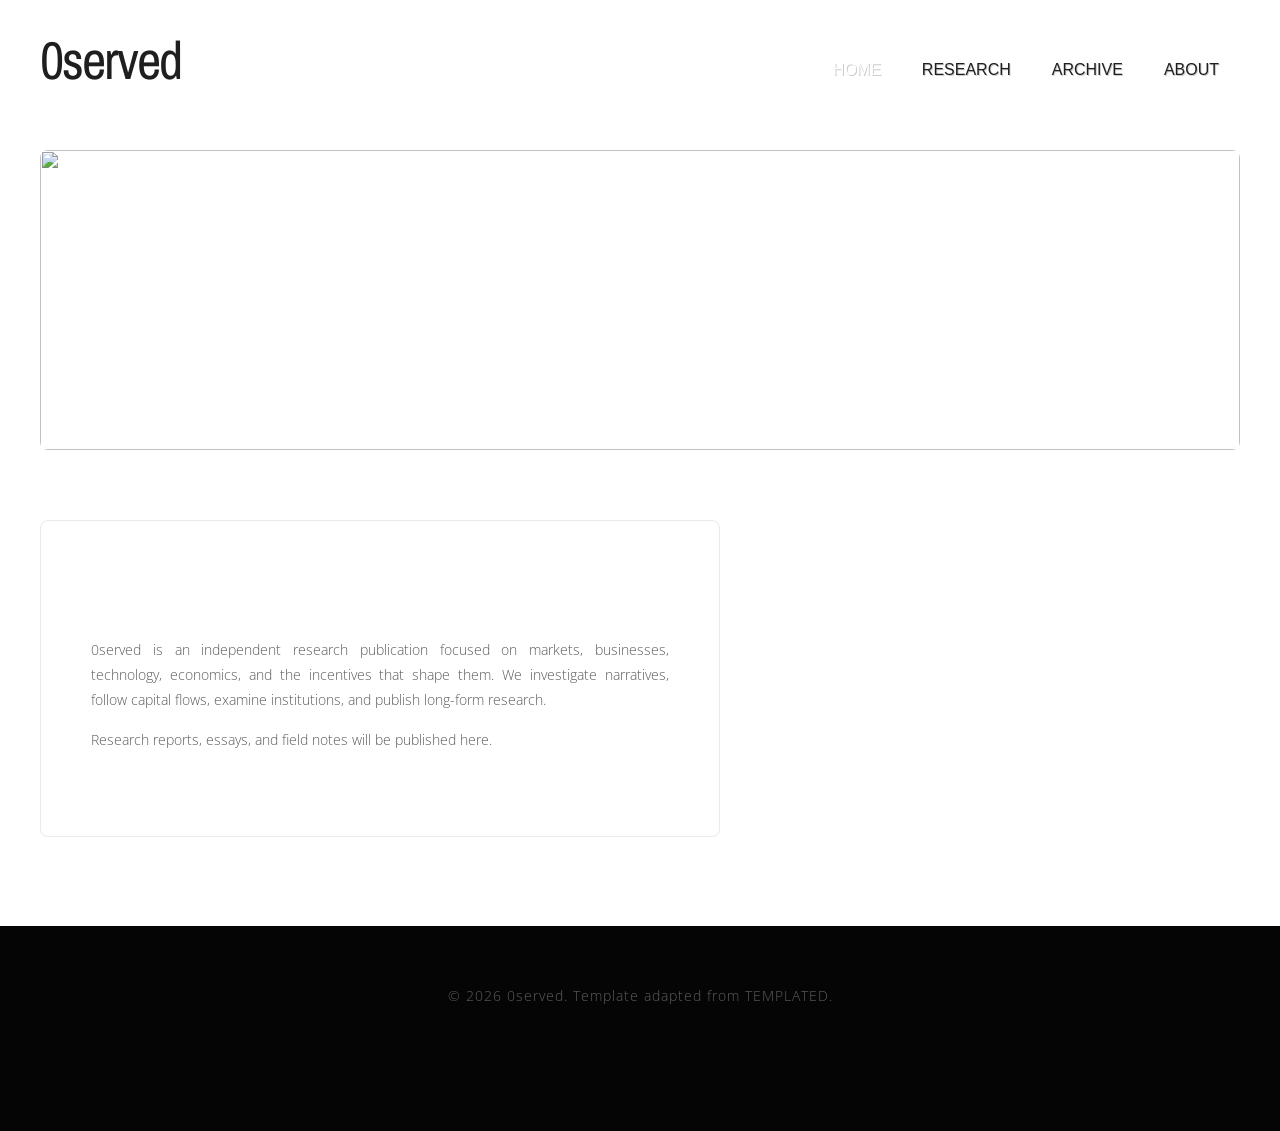
==== index.html @ 82c843cb "Add files via upload" ====
<!DOCTYPE html PUBLIC "-//W3C//DTD XHTML 1.0 Strict//EN" "http://www.w3.org/TR/xhtml1/DTD/xhtml1-strict.dtd">
<!--
Design by TEMPLATED
http://templated.co
Released for free under the Creative Commons Attribution License

Name       : 0served
Description: A two-column, fixed-width design with dark color scheme.
Version    : 1.0
Released   : 20130405

-->
<html xmlns="http://www.w3.org/1999/xhtml">
<head>
<meta name="keywords" content="" />
<meta name="description" content="" />
<meta http-equiv="content-type" content="text/html; charset=utf-8" />
<title>0served</title>
<link href='http://fonts.googleapis.com/css?family=Archivo+Narrow:400,700|Open+Sans:400,300' rel='stylesheet' type='text/css' />
<link href="style.css" rel="stylesheet" type="text/css" media="screen" />
</head>
<body>
<div id="wrapper">
	<div id="header-wrapper">
		<div id="header" class="container">
			<div id="logo">
				<h1><a href="index.html">0served </a></h1>
			</div>
			<div id="menu">
				<ul>
					<li class="current_page_item"><a href="index.html">Home</a></li>
                    <li><a href="research.html">Research</a></li>
                    <li><a href="archive.html">Archive</a></li>
                    <li><a href="about.html">About</a></li>
				</ul>
			</div>
		</div>
		<div id="banner">
			<div class="content"><img src="images/img02.jpg" width="1200" height="300" alt="" /></div>
		</div>
	</div>
	<!-- end #header -->
	
	<div id="page">
		<div id="content">
			<div class="post">
				<h2 class="title"><a href="#"></a></h2>
				<p class="meta"><span class="date"></span></p>
				<div style="clear: both;">&nbsp;</div>
				<div class="entry">
					<p>
0served is an independent research publication focused on
markets, businesses, technology, economics, and the incentives
that shape them.

We investigate narratives, follow capital flows, examine
institutions, and publish long-form research.
</p>

<p>
Research reports, essays, and field notes will be published here.
</p></div>
			</div>

			</div>
			<div style="clear: both;">&nbsp;</div>
		</div>
		<!-- end #content -->
		<div id="sidebar">
			
		<!-- end #sidebar -->
		<div style="clear: both;">&nbsp;</div>
	</div>
	<!-- end #page --> 
</div>
<div id="footer">
	<p>&copy; 2026 0served. Template adapted from TEMPLATED.</p>
</div>
<!-- end #footer -->
</body>
</html>
---- style.css ----
/*
Design by TEMPLATED
http://templated.co
Released for free under the Creative Commons Attribution License
*/

body {
	margin: 0;
	padding: 0;
	background: #050505 url(images/img01.jpg) repeat;
	font-family: 'Open Sans', sans-serif;
	font-size: 14px;
	font-weight: 300;
	color: #5B5B5B;
}

h1, h2, h3 {
	margin: 0;
	padding: 0;
	text-transform: uppercase;
	font-family: 'Archivo Narrow', sans-serif;
	font-weight: normal;
	font-weight: 200;
	color: #222222;
}

h1 {
	font-size: 2em;
}

h2 {
	font-size: 2.8em;
}

h3 {
	font-size: 1.6em;
}

p, ul, ol {
	margin-top: 0;
	line-height: 180%;
}

ul, ol {
}

a {
	color: #5E5E5E;
}

a:hover {
}

#wrapper {
	background: #FFFFFF url(images/img05.jpg) repeat;
}

.container {
	width: 1200px;
	margin: 0px auto;
}

/* Header */

#header-wrapper {
	overflow: hidden;
}

#header {
	width: 1200px;
	height: 150px;
	margin: 0 auto;
	padding: 0px 0px;
}

/* Logo */

#logo {
	float: left;
	width: 300px;
	margin: 0;
	padding: 0;
	color: #FFFFFF;
}

#logo h1, #logo p {
}

#logo h1 {
	line-height: 120px;
	text-transform: lowercase;
	letter-spacing: -2px;
	font-size: 3.8em;
}

#logo h1 a {
	color: #1F1F1F;
}

#logo p {
	margin: 0;
	padding: 0px 0 0 0px;
	letter-spacing: -1px;
	font: normal 18px Georgia, "Times New Roman", Times, serif;
	font-style: italic;
	color: #8E8E8E;
}

#logo p a {
	color: #8E8E8E;
}

#logo a {
	border: none;
	background: none;
	text-decoration: none;
	color: #000000;
}

/* Splash */

#splash {
	width: 960px;
	height: 300px;
	margin: 0px auto;
}

/* Search */

#search {
	float: right;
	width: 280px;
	height: 60px;
	padding: 20px 0px 0px 0px;
}

#search form {
	height: 41px;
	margin: 0;
	padding: 10px 0 0 20px;
}

#search fieldset {
	margin: 0;
	padding: 0;
	border: none;
}

#search-text {
	width: 170px;
	padding: 6px 5px 2px 5px;
	border: 1px solid #E7EBED;
	background: #FFFFFF;
	text-transform: lowercase;
	font: normal 11px Arial, Helvetica, sans-serif;
	color: #5D781D;
}

#search-submit {
	width: 50px;
	height: 22px;
	border: none;
	background: #B9B9B9;
	color: #000000;
}

/* Menu */

#menu {
	float: right;
	width: 500px;
	height: 90px;
	margin: 0 auto;
	padding: 0;
}

#menu ul {
	float: right;
	margin: 0;
	padding: 20px 0px 0px 0px;
	list-style: none;
	line-height: normal;
}

#menu li {
	float: left;
}

#menu a {
	display: block;
	line-height: 100px;
	margin-right: 1px;
	padding: 0px 20px 0px 20px;
	text-decoration: none;
	text-align: center;
	text-shadow: 1px 1px 0px rgba(0,0,0,.2);
	text-transform: uppercase;
	font-family: 'Oswald', sans-serif;
	font-size: 16px;
	font-weight: 300;
	color: #1F1F1F;
	border: none;
}

#menu a:hover, #menu .current_page_item a {
	background: url(images/img01.jpg) repeat;
	border-radius: 8px;
	text-decoration: none;
	color: #FFFFFF;
}

#menu .current_page_item a {
}

/* Page */

#page {
	width: 1200px;
	margin: 0 auto;
	padding: 30px 0px;
}

/* Content */

#content {
	float: left;
	width: 680px;
	padding: 0px 0px 0px 0px;
}

.post {
	overflow: hidden;
	padding: 50px 50px 30px 50px;
	margin-bottom: 40px;
	border: 1px solid #E7EBED;
	border-radius: 8px;
	background: #FFF;
}

.post .title {
	padding: 7px 0px 0px 0px;
	letter-spacing: -1px;
}

.post .title a {
	border: none;
	text-decoration: none;
	color: #222222;
}

.post .meta {
	margin-bottom: 30px;
	padding: 10px 0px 0px 0px;
	text-align: left;
	font-size: 16px;
	font-weight: 300;
}

.post .meta .date {
	float: left;
}

.post .meta .posted {
	float: right;
}

.post .meta a {
}

.post .entry {
	padding: 0px 0px 40px 0px;
	text-align: justify;
}

.links {
	padding-top: 20px;
	margin-bottom: 30px;
}

.more {
	display: block;
	float: left;
	width: 88px;
	padding: 5px 5px;
	margin-right: 10px;
	background: #222222;
	border-radius: 8px;
	color: #FFFFFF;
	text-align: center;
	text-decoration: none;
}

.comments {
	display: block;
	float: left;
	width: 88px;
	padding: 5px 5px;
	background: #222222;
	color: #FFFFFF;
	border-radius: 8px;
	text-align: center;
	text-decoration: none;
}

/* Sidebar */

#sidebar {
	float: right;
	width: 270px;
	margin: 0px;
	padding: 30px 0px 0px 0px;
}

#sidebar ul {
	margin: 0;
	padding: 0;
	list-style: none;
}

#sidebar li {
	margin: 0;
	padding: 0;
}

#sidebar li ul {
	margin: 0px 0px;
	padding-bottom: 60px;
}

#sidebar li li {
	line-height: 40px;
	border-bottom: 1px solid #E7EBED;
	margin: 0px 0px;
	border-left: none;
}

#sidebar li li span {
	display: block;
	margin-top: -20px;
	padding: 0;
	font-size: 11px;
	font-style: italic;
}

#sidebar li li a {
	padding: 0px 0px 0px 20px;
	background: url(images/img04.jpg) no-repeat left 50%;
}

#sidebar h2 {
	height: 38px;
	padding: 0px 0px 30px 0px;
	letter-spacing: -.5px;
	font-size: 1.8em;
	color: #222222;
}

#sidebar p {
	margin: 0 0px;
	padding: 0px 30px 20px 30px;
	text-align: justify;
}

#sidebar a {
	border: none;
}

#sidebar a:hover {
	text-decoration: underline;
}

/* Calendar */

#calendar {
}

#calendar_wrap {
	padding: 20px;
}

#calendar table {
	width: 100%;
}

#calendar tbody td {
	text-align: center;
}

#calendar #next {
	text-align: right;
}

/* Three Column Footer Content */

#footer-content {
	overflow: hidden;
	width: 1200px;
	margin: 0px auto;
	color: #D6E2F0;
}

#footer-content a {
	color: #92A9B6;
}

#footer-bg {
	overflow: hidden;
	padding: 30px 0px;
	background: #E8E8E8;
}

#footer-content h2 {
	margin: 0px;
	padding: 0px 0px 20px 0px;
	letter-spacing: -1px;
	font-size: 26px;
	color: #262626;
}


#footer-content #fbox1 {
	float: left;
	width: 300px;
	margin-right: 50px;
}

#footer-content #fbox2 {
	float: left;
	width: 300px;
}

#footer-content #fbox3 {
	float: right;
	width: 300px;
}

#footer-content a {
}

#column1 {
	float: left;
	width: 290px;
	margin-right: 30px;
}

#column2 {
	float: left;
	width: 280px;
}

#column3 {
	float: right;
	width: 260px;
}

/* Footer */

#footer {
	height: 140px;
	margin: 0 auto;
	padding: 50px 0 15px 0;
}

#footer p {
	margin: 0;
	padding-top: 10px;
	letter-spacing: 1px;
	line-height: normal;
	font-size: 14px;
	text-align: center;
	color: #5E5E5E;
}

#footer a {
	color: #5E5E5E;
}

#marketing {
	overflow: hidden;
	margin-bottom: 30px;
	padding: 20px 0px 10px 0px;
	border-top: 1px solid #E7EBED;
	border-bottom: 1px solid #E7EBED;
}

#marketing .text1 {
	float: left;
	margin: 0px;
	padding: 0px;
	letter-spacing: -2px;
	text-transform: lowercase;
	font-size: 34px;
	color: #345E9B;
}

#marketing .text2 {
	float: right;
}

#marketing .text2 a {
	display: block;
	width: 252px;
	height: 38px;
	padding: 15px 0px 0px 0px;
	background: url(images/img07.jpg) no-repeat left top;
	letter-spacing: -2px;
	text-align: center;
	text-transform: lowercase;
	font-size: 30px;
	color: #FFFFFF;
}

#banner {
	margin: 0px auto;
	width: 1200px;
	height: 340px;
	background: url(images/img03.png) no-repeat left bottom;
}

#banner img
{
	border-radius: 8px;
}

#banner .content {
}


.list-style1 {
	margin: 0px;
	padding: 0px;
	list-style: none;
}

.list-style1 a {
	color: #7F7F7F;
}
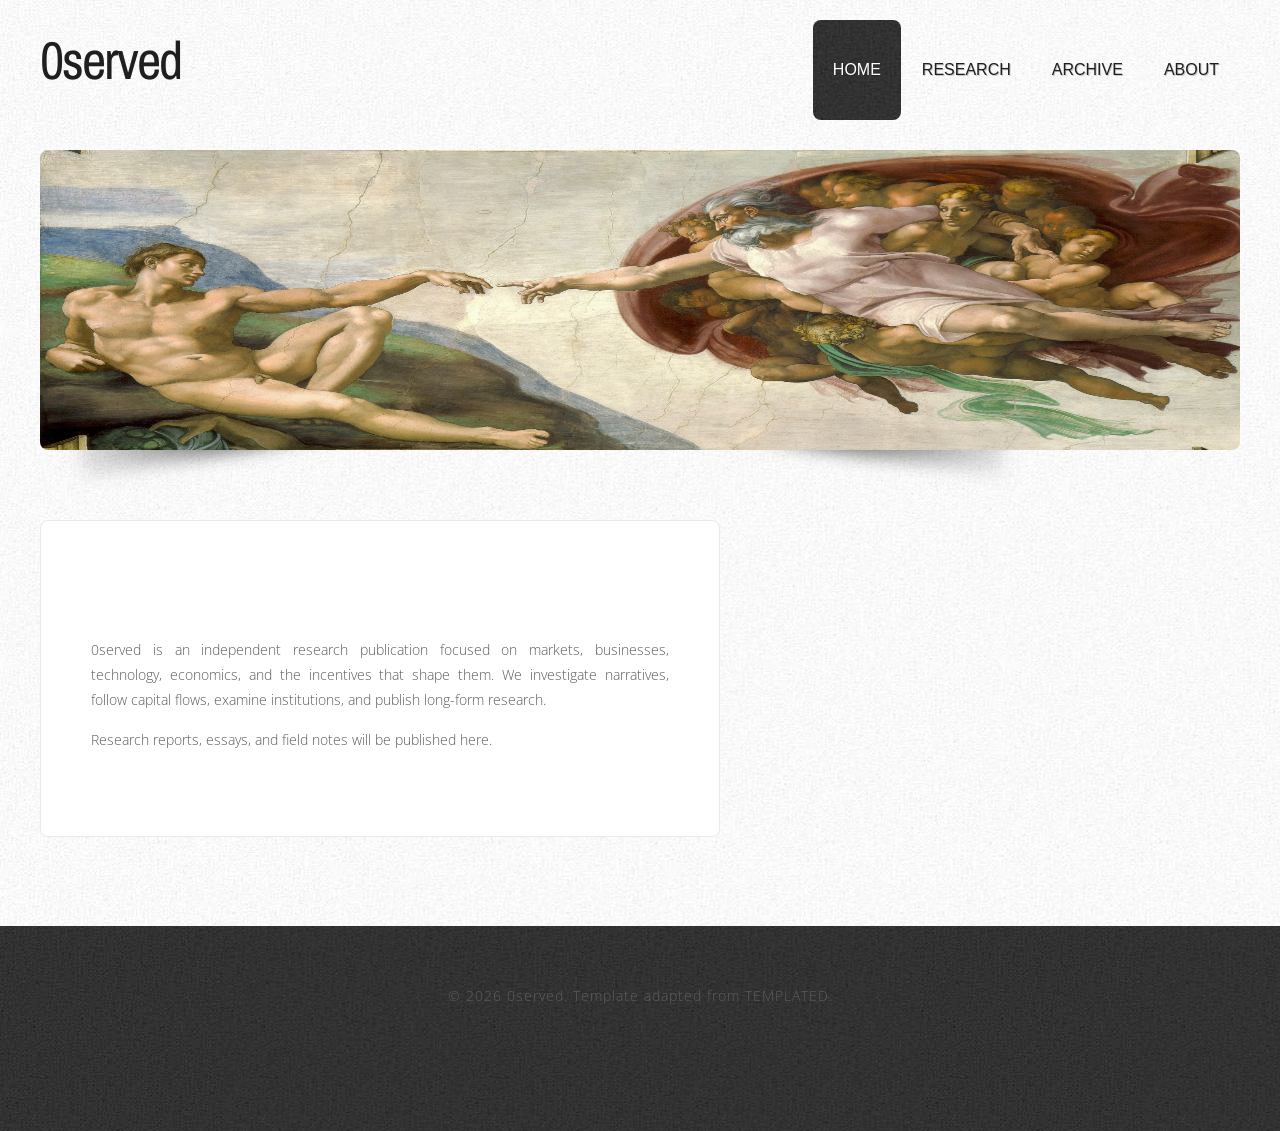
==== commit c29b1ec7: "Update index.html with new content and favicon" ====
--- a/index.html
+++ b/index.html
@@ -16,6 +16,7 @@
 <meta name="description" content="" />
 <meta http-equiv="content-type" content="text/html; charset=utf-8" />
 <title>0served</title>
+<link rel="icon" type="image/png" href="favicon.png">
 <link href='http://fonts.googleapis.com/css?family=Archivo+Narrow:400,700|Open+Sans:400,300' rel='stylesheet' type='text/css' />
 <link href="style.css" rel="stylesheet" type="text/css" media="screen" />
 </head>
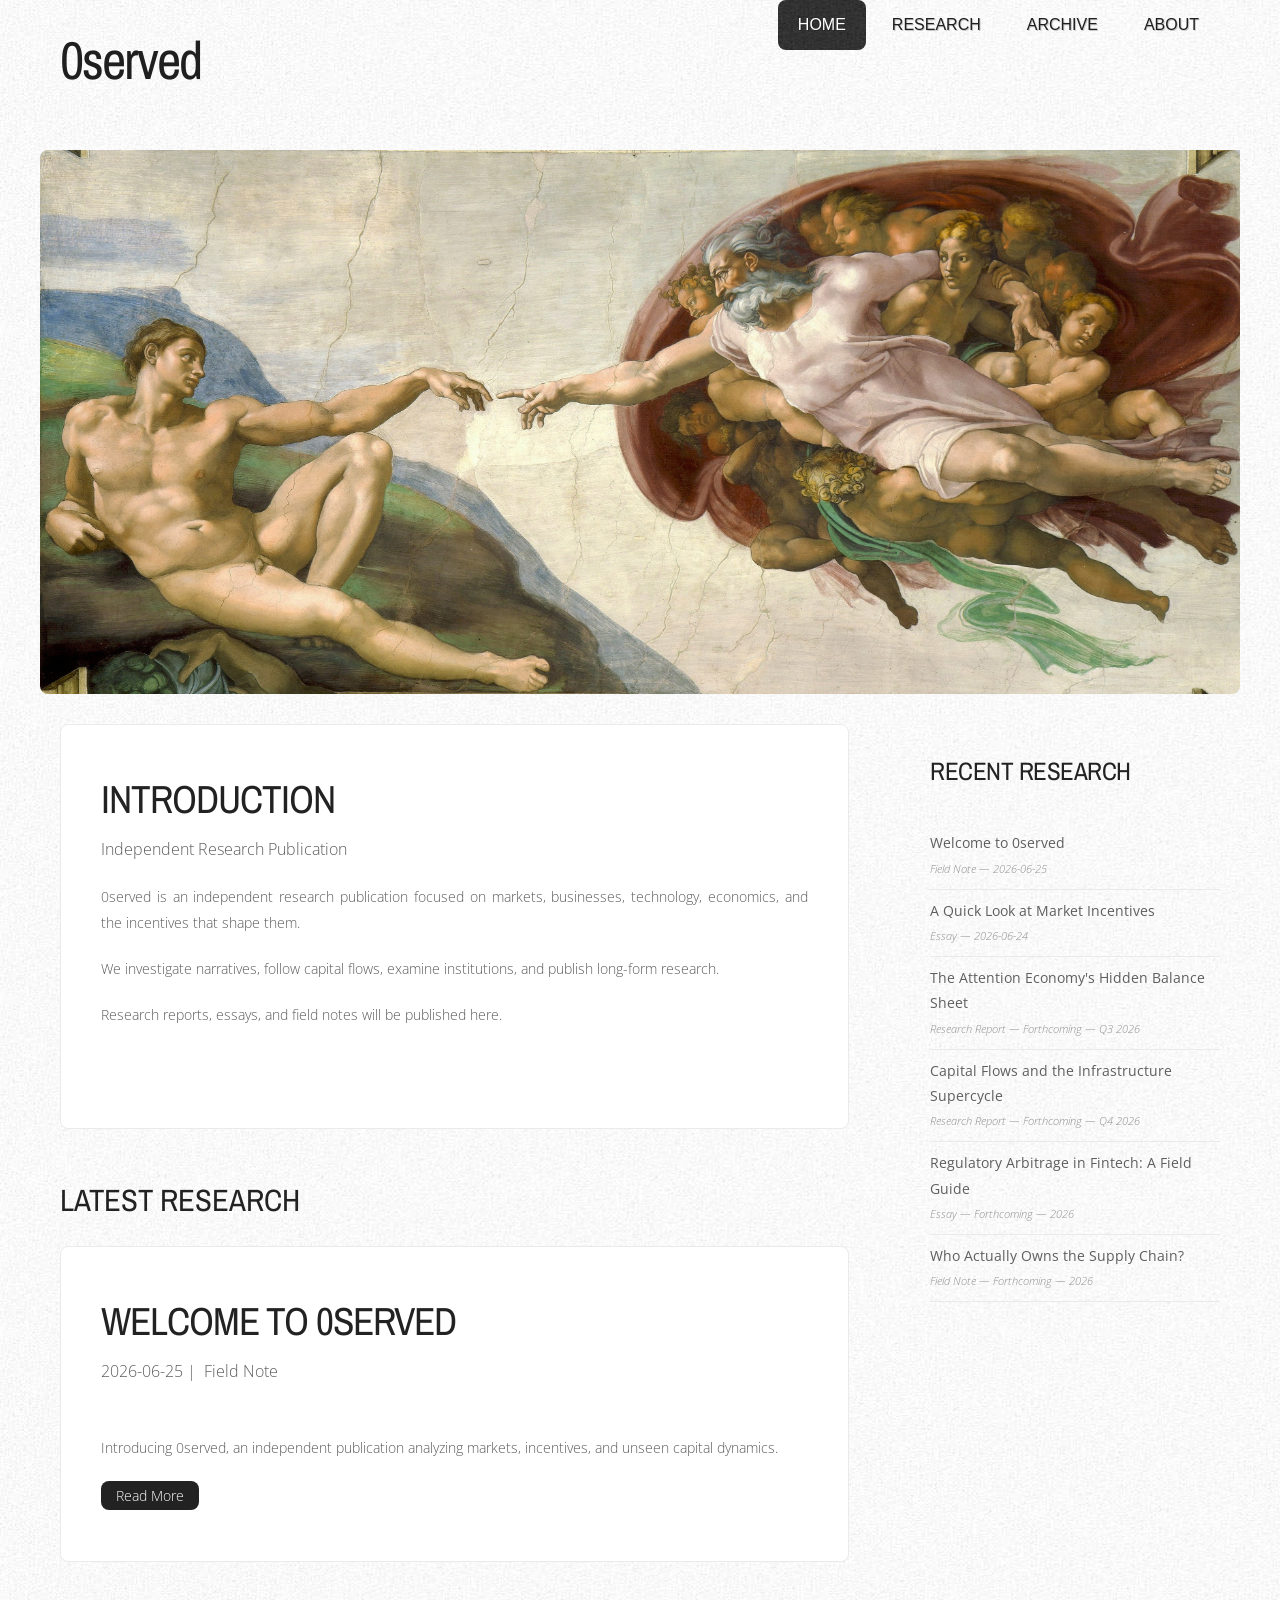
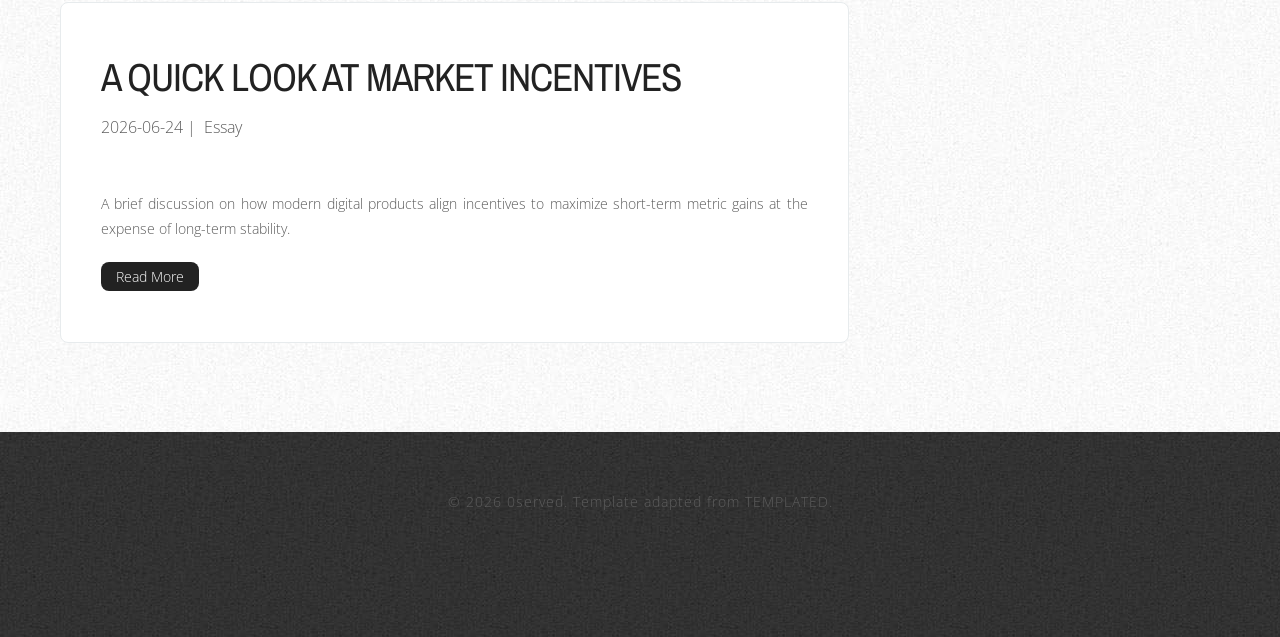
==== commit 6efd322c: "Add files via upload" ====
--- a/index.html
+++ b/index.html
@@ -12,13 +12,14 @@
 -->
 <html xmlns="http://www.w3.org/1999/xhtml">
 <head>
+<meta name="viewport" content="width=device-width, initial-scale=1.0" />
 <meta name="keywords" content="" />
 <meta name="description" content="" />
 <meta http-equiv="content-type" content="text/html; charset=utf-8" />
 <title>0served</title>
-<link rel="icon" type="image/png" href="favicon.png">
-<link href='http://fonts.googleapis.com/css?family=Archivo+Narrow:400,700|Open+Sans:400,300' rel='stylesheet' type='text/css' />
+<link href='https://fonts.googleapis.com/css?family=Archivo+Narrow:400,700|Open+Sans:400,300' rel='stylesheet' type='text/css' />
 <link href="style.css" rel="stylesheet" type="text/css" media="screen" />
+<link rel="icon" type="image/png" href="favicon.png" />
 </head>
 <body>
 <div id="wrapper">
@@ -45,30 +46,35 @@
 	<div id="page">
 		<div id="content">
 			<div class="post">
-				<h2 class="title"><a href="#"></a></h2>
-				<p class="meta"><span class="date"></span></p>
+				<h2 class="title"><a href="#">Introduction</a></h2>
+				<p class="meta"><span class="date">Independent Research Publication</span></p>
 				<div style="clear: both;">&nbsp;</div>
 				<div class="entry">
 					<p>
 0served is an independent research publication focused on
 markets, businesses, technology, economics, and the incentives
 that shape them.
-
+</p>
+<p>
 We investigate narratives, follow capital flows, examine
 institutions, and publish long-form research.
 </p>
-
 <p>
 Research reports, essays, and field notes will be published here.
-</p></div>
+</p>
+				</div>
 			</div>
-
-			</div>
-			<div style="clear: both;">&nbsp;</div>
+			
+			<h2 style="font-size: 2.2em; padding-top: 10px; margin-bottom: 25px; font-family: 'Archivo Narrow', sans-serif; text-transform: uppercase;">Latest Research</h2>
+			<div id="latest-posts"></div>
 		</div>
 		<!-- end #content -->
 		<div id="sidebar">
-			
+			<h2>Recent Research</h2>
+			<ul class="list-style1" id="recent-posts-list">
+				<li>Loading...</li>
+			</ul>
+		</div>
 		<!-- end #sidebar -->
 		<div style="clear: both;">&nbsp;</div>
 	</div>
@@ -78,5 +84,76 @@
 	<p>&copy; 2026 0served. Template adapted from TEMPLATED.</p>
 </div>
 <!-- end #footer -->
+
+<script type="text/javascript">
+//<![CDATA[
+document.addEventListener("DOMContentLoaded", () => {
+    fetch('posts.json')
+        .then(response => {
+            if (!response.ok) throw new Error("Could not fetch posts");
+            return response.json();
+        })
+        .then(posts => {
+            // Render latest 3 posts
+            const latestPostsEl = document.getElementById('latest-posts');
+            latestPostsEl.innerHTML = '';
+            
+            const published = posts.filter(p => !p.isForthcoming).slice(0, 3);
+            
+            if (published.length === 0) {
+                latestPostsEl.innerHTML = '<p>No publications available yet.</p>';
+            } else {
+                published.forEach(post => {
+                    const postDiv = document.createElement('div');
+                    postDiv.className = 'post';
+                    
+                    postDiv.innerHTML = `
+                        <h2 class="title"><a href="post.html?id=${post.id}">${post.title}</a></h2>
+                        <p class="meta"><span class="date">${post.date}</span> &nbsp;|&nbsp; <span>${post.category}</span></p>
+                        <div style="clear: both;">&nbsp;</div>
+                        <div class="entry">
+                            <p>${post.summary}</p>
+                            <a href="post.html?id=${post.id}" class="more">Read More</a>
+                        </div>
+                    `;
+                    latestPostsEl.appendChild(postDiv);
+                });
+            }
+
+            // Load sidebar widget
+            const sidebarList = document.getElementById('recent-posts-list');
+            sidebarList.innerHTML = '';
+            
+            posts.slice(0, 6).forEach(p => {
+                const li = document.createElement('li');
+                li.style.borderBottom = '1px solid #E7EBED';
+                li.style.padding = '8px 0';
+                
+                const link = document.createElement('a');
+                link.href = `post.html?id=${p.id}`;
+                link.textContent = p.title;
+                link.style.textDecoration = 'none';
+                link.style.color = '#5E5E5E';
+                link.style.fontWeight = '400';
+                
+                const meta = document.createElement('span');
+                meta.style.display = 'block';
+                meta.style.fontSize = '11px';
+                meta.style.color = '#8E8E8E';
+                meta.style.fontStyle = 'italic';
+                meta.textContent = `${p.category} — ${p.date}`;
+
+                li.appendChild(link);
+                li.appendChild(meta);
+                sidebarList.appendChild(li);
+            });
+        })
+        .catch(err => {
+            console.error('Error loading posts:', err);
+            document.getElementById('recent-posts-list').innerHTML = '<li>Error loading posts</li>';
+        });
+});
+//]]>
+</script>
 </body>
 </html>
--- a/style.css
+++ b/style.css
@@ -57,8 +57,11 @@
 }
 
 .container {
-	width: 1200px;
+	max-width: 1200px;
+	width: 100%;
 	margin: 0px auto;
+	box-sizing: border-box;
+	padding: 0 20px;
 }
 
 /* Header */
@@ -68,17 +71,19 @@
 }
 
 #header {
-	width: 1200px;
-	height: 150px;
+	max-width: 1200px;
+	width: 100%;
+	min-height: 150px;
 	margin: 0 auto;
-	padding: 0px 0px;
+	padding: 0px 20px;
+	box-sizing: border-box;
 }
 
 /* Logo */
 
 #logo {
 	float: left;
-	width: 300px;
+	max-width: 100%;
 	margin: 0;
 	padding: 0;
 	color: #FFFFFF;
@@ -121,8 +126,9 @@
 /* Splash */
 
 #splash {
-	width: 960px;
-	height: 300px;
+	max-width: 960px;
+	width: 100%;
+	height: auto;
 	margin: 0px auto;
 }
 
@@ -169,29 +175,32 @@
 
 #menu {
 	float: right;
-	width: 500px;
-	height: 90px;
-	margin: 0 auto;
+	max-width: 100%;
+	height: auto;
+	margin: 0;
 	padding: 0;
 }
 
 #menu ul {
 	float: right;
 	margin: 0;
-	padding: 20px 0px 0px 0px;
+	padding: 0;
 	list-style: none;
 	line-height: normal;
+	display: flex;
+	flex-wrap: wrap;
+	gap: 5px;
 }
 
 #menu li {
-	float: left;
+	float: none;
 }
 
 #menu a {
 	display: block;
-	line-height: 100px;
+	line-height: 50px;
 	margin-right: 1px;
-	padding: 0px 20px 0px 20px;
+	padding: 0px 20px;
 	text-decoration: none;
 	text-align: center;
 	text-shadow: 1px 1px 0px rgba(0,0,0,.2);
@@ -216,26 +225,29 @@
 /* Page */
 
 #page {
-	width: 1200px;
+	max-width: 1200px;
+	width: 100%;
 	margin: 0 auto;
-	padding: 30px 0px;
+	padding: 30px 20px;
+	box-sizing: border-box;
 }
 
 /* Content */
 
 #content {
 	float: left;
-	width: 680px;
-	padding: 0px 0px 0px 0px;
+	width: 68%;
+	box-sizing: border-box;
 }
 
 .post {
 	overflow: hidden;
-	padding: 50px 50px 30px 50px;
+	padding: 40px;
 	margin-bottom: 40px;
 	border: 1px solid #E7EBED;
 	border-radius: 8px;
 	background: #FFF;
+	box-sizing: border-box;
 }
 
 .post .title {
@@ -307,9 +319,10 @@
 
 #sidebar {
 	float: right;
-	width: 270px;
+	width: 25%;
 	margin: 0px;
 	padding: 30px 0px 0px 0px;
+	box-sizing: border-box;
 }
 
 #sidebar ul {
@@ -513,14 +526,20 @@
 
 #banner {
 	margin: 0px auto;
-	width: 1200px;
-	height: 340px;
+	max-width: 1200px;
+	width: 100%;
+	height: auto;
+	box-sizing: border-box;
 	background: url(images/img03.png) no-repeat left bottom;
+	background-size: cover;
 }
 
 #banner img
 {
 	border-radius: 8px;
+	max-width: 100%;
+	height: auto;
+	display: block;
 }
 
 #banner .content {
@@ -536,3 +555,262 @@
 .list-style1 a {
 	color: #7F7F7F;
 }
+
+/* Markdown styling inside entry */
+.entry h1 { font-size: 2.2em; margin: 20px 0 10px 0; text-transform: none; }
+.entry h2 { font-size: 1.8em; margin: 20px 0 10px 0; text-transform: none; }
+.entry h3 { font-size: 1.4em; margin: 15px 0 10px 0; text-transform: none; }
+.entry p { margin-bottom: 1.5em; line-height: 1.8; }
+.entry ul, .entry ol { margin-bottom: 1.5em; padding-left: 20px; }
+.entry li { margin-bottom: 0.5em; line-height: 1.6; }
+.entry blockquote {
+	border-left: 4px solid #E7EBED;
+	padding-left: 15px;
+	margin: 1.5em 0;
+	color: #777;
+	font-style: italic;
+}
+.entry pre {
+	background: #F5F5F5;
+	padding: 15px;
+	border-radius: 6px;
+	overflow-x: auto;
+	margin: 1.5em 0;
+}
+.entry code {
+	font-family: monospace;
+	background: #F5F5F5;
+	padding: 2px 6px;
+	border-radius: 4px;
+	font-size: 0.9em;
+}
+.entry pre code {
+	padding: 0;
+	background: transparent;
+	font-size: 1em;
+}
+
+/* Admin Panel Styling */
+.admin-container {
+	max-width: 1200px;
+	margin: 0 auto;
+	padding: 40px 20px;
+	font-family: 'Open Sans', sans-serif;
+}
+.admin-header {
+	margin-bottom: 35px;
+	border-bottom: 2px solid #E7EBED;
+	padding-bottom: 15px;
+	display: flex;
+	justify-content: space-between;
+	align-items: center;
+	flex-wrap: wrap;
+	gap: 15px;
+}
+.admin-header h1 {
+	font-size: 2.4em;
+	color: #1F1F1F;
+	text-transform: lowercase;
+}
+.admin-btn {
+	background: #222222;
+	color: #FFF;
+	border: none;
+	padding: 10px 20px;
+	border-radius: 6px;
+	cursor: pointer;
+	font-size: 14px;
+	font-family: 'Archivo Narrow', sans-serif;
+	text-transform: uppercase;
+	transition: background 0.2s ease;
+}
+.admin-btn:hover {
+	background: #444;
+}
+.admin-btn-secondary {
+	background: #FFF;
+	color: #222;
+	border: 1px solid #CCC;
+}
+.admin-btn-secondary:hover {
+	background: #F5F5F5;
+}
+.admin-grid {
+	display: flex;
+	gap: 30px;
+	flex-wrap: wrap;
+	margin-top: 25px;
+}
+.admin-column {
+	flex: 1 1 500px;
+	min-width: 320px;
+}
+.admin-form-group {
+	margin-bottom: 20px;
+}
+.admin-label {
+	display: block;
+	font-weight: 700;
+	margin-bottom: 8px;
+	font-family: 'Archivo Narrow', sans-serif;
+	text-transform: uppercase;
+	font-size: 14px;
+	color: #222;
+}
+.admin-input, .admin-select, .admin-textarea {
+	width: 100%;
+	padding: 12px;
+	border: 1px solid #CCC;
+	border-radius: 6px;
+	font-size: 14px;
+	box-sizing: border-box;
+	font-family: inherit;
+}
+.admin-textarea {
+	height: 400px;
+	resize: vertical;
+	font-family: monospace;
+}
+.admin-preview-pane {
+	border: 1px solid #E7EBED;
+	border-radius: 8px;
+	background: #FFF;
+	padding: 30px;
+	height: 520px;
+	overflow-y: auto;
+	box-sizing: border-box;
+}
+.admin-status {
+	margin-top: 15px;
+	padding: 10px 15px;
+	border-radius: 6px;
+	font-size: 13px;
+	display: none;
+}
+.admin-status.success {
+	background: #E8F5E9;
+	color: #2E7D32;
+	border: 1px solid #C8E6C9;
+	display: block;
+}
+.admin-status.error {
+	background: #FFEBEE;
+	color: #C62828;
+	border: 1px solid #FFCDD2;
+	display: block;
+}
+.admin-post-list {
+	margin-top: 30px;
+	border: 1px solid #E7EBED;
+	border-radius: 8px;
+	background: #FFF;
+	overflow: hidden;
+}
+.admin-post-item {
+	display: flex;
+	justify-content: space-between;
+	align-items: center;
+	padding: 15px 20px;
+	border-bottom: 1px solid #E7EBED;
+	flex-wrap: wrap;
+	gap: 15px;
+}
+.admin-post-item:last-child {
+	border-bottom: none;
+}
+.admin-post-info h3 {
+	font-size: 1.2em;
+	margin: 0;
+	color: #1F1F1F;
+	text-transform: none;
+}
+.admin-post-info p {
+	margin: 5px 0 0 0;
+	font-size: 12px;
+	color: #777;
+}
+.admin-post-actions {
+	display: flex;
+	gap: 10px;
+}
+.fs-setup-box {
+	background: #FFF9C4;
+	border: 1px solid #FFF59D;
+	padding: 15px;
+	border-radius: 8px;
+	margin-bottom: 25px;
+	font-size: 14px;
+	color: #574300;
+}
+
+/* Responsive adjustments for mobile and tablets */
+@media (max-width: 980px) {
+	#header {
+		flex-direction: column;
+		text-align: center;
+		padding-bottom: 20px;
+	}
+	#logo {
+		float: none;
+		margin: 0 auto;
+		text-align: center;
+	}
+	#logo h1 {
+		line-height: 80px;
+		font-size: 3em;
+	}
+	#menu {
+		float: none;
+		margin: 10px auto 0 auto;
+		width: 100%;
+		text-align: center;
+	}
+	#menu ul {
+		float: none;
+		justify-content: center;
+		padding: 10px 0;
+	}
+	#menu a {
+		line-height: 40px;
+		padding: 0 12px;
+		font-size: 14px;
+	}
+	#content {
+		float: none;
+		width: 100%;
+		margin-bottom: 30px;
+	}
+	#sidebar {
+		float: none;
+		width: 100%;
+		padding-top: 0px;
+	}
+	.post {
+		padding: 25px;
+		margin-bottom: 25px;
+	}
+}
+
+@media (max-width: 600px) {
+	#logo h1 {
+		font-size: 2.5em;
+		line-height: 60px;
+	}
+	#menu ul {
+		gap: 5px;
+	}
+	#menu a {
+		padding: 0 8px;
+		font-size: 13px;
+	}
+	.post .title {
+		font-size: 1.8em;
+	}
+	.post .meta {
+		font-size: 14px;
+		margin-bottom: 20px;
+	}
+	.post .entry {
+		padding-bottom: 20px;
+	}
+}
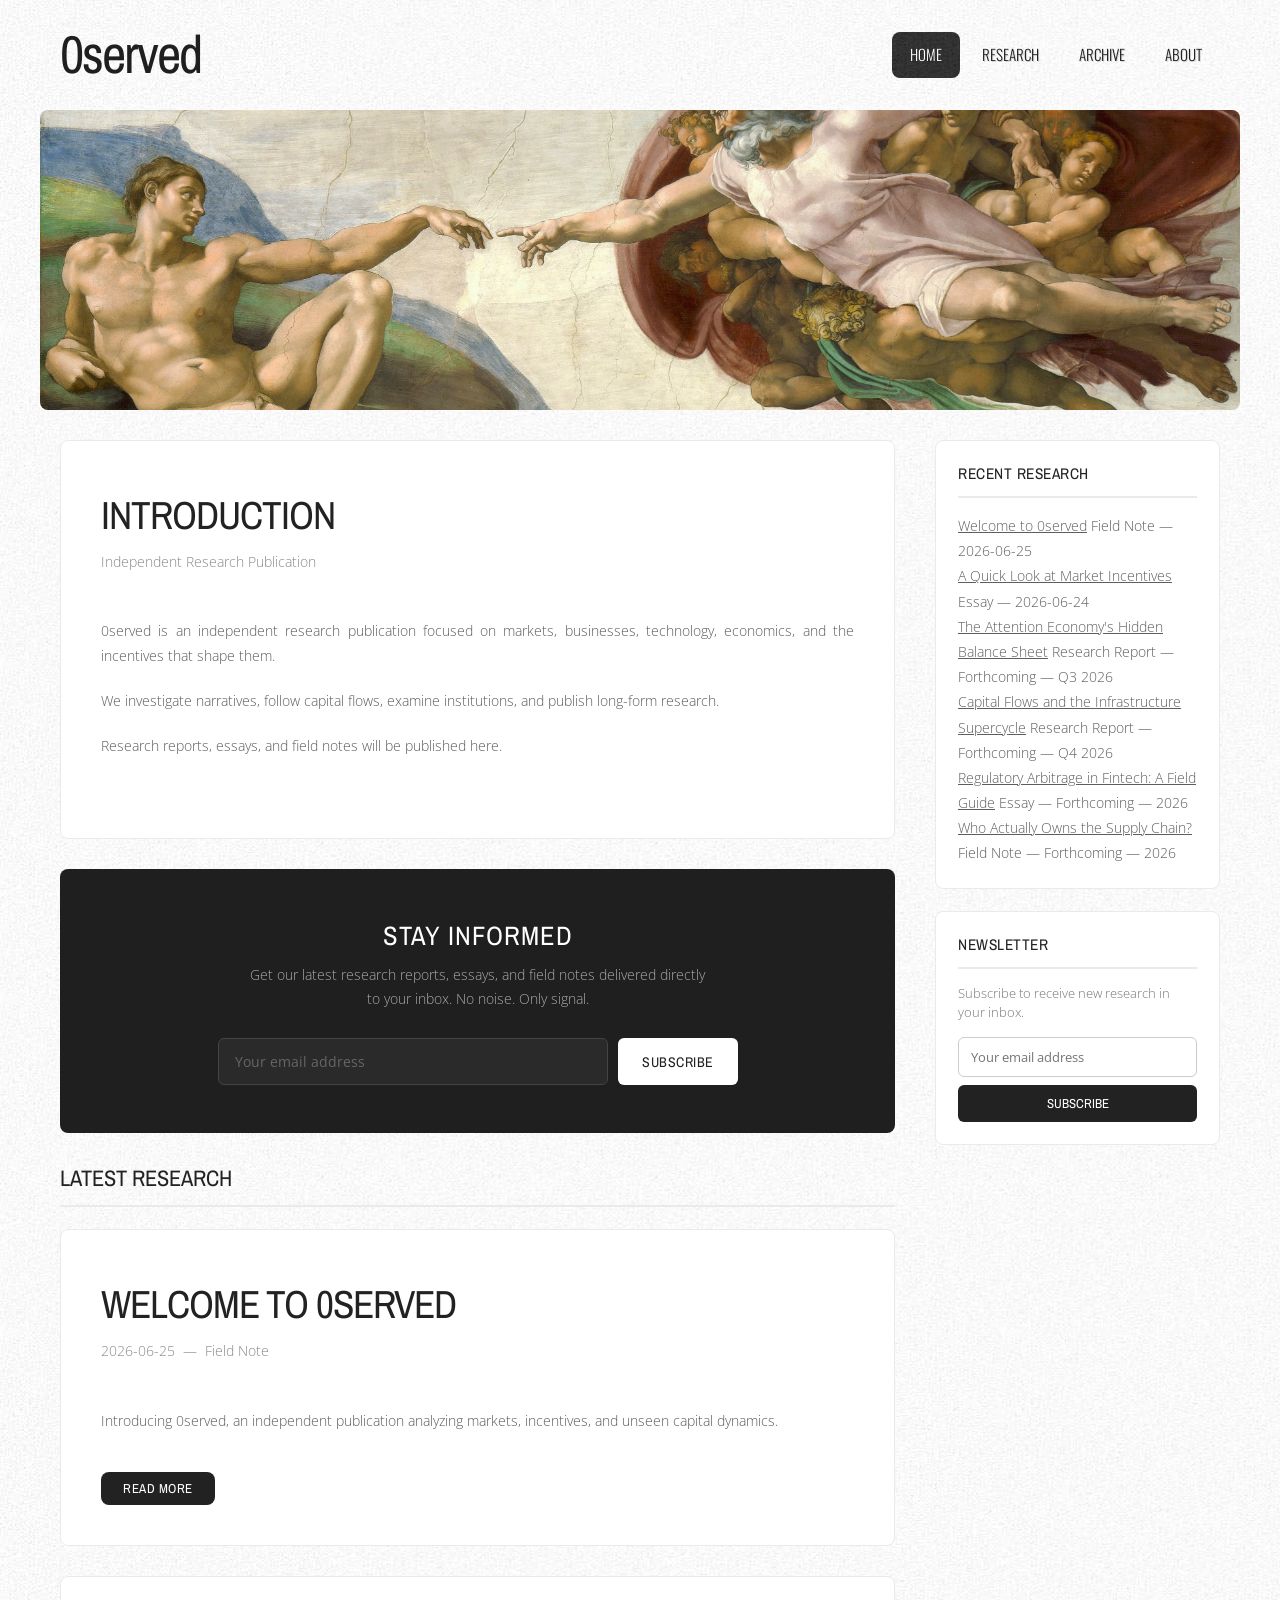
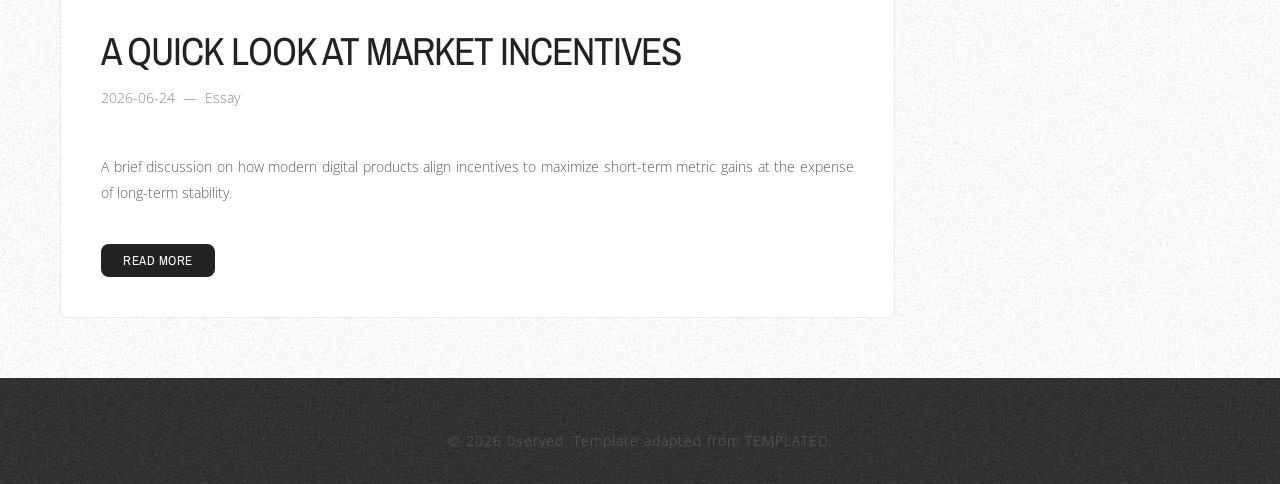
==== commit 5c6c9e69: "Add files via upload" ====
--- a/index.html
+++ b/index.html
@@ -1,159 +1,255 @@
-<!DOCTYPE html PUBLIC "-//W3C//DTD XHTML 1.0 Strict//EN" "http://www.w3.org/TR/xhtml1/DTD/xhtml1-strict.dtd">
-<!--
-Design by TEMPLATED
-http://templated.co
-Released for free under the Creative Commons Attribution License
-
-Name       : 0served
-Description: A two-column, fixed-width design with dark color scheme.
-Version    : 1.0
-Released   : 20130405
-
--->
-<html xmlns="http://www.w3.org/1999/xhtml">
-<head>
-<meta name="viewport" content="width=device-width, initial-scale=1.0" />
-<meta name="keywords" content="" />
-<meta name="description" content="" />
-<meta http-equiv="content-type" content="text/html; charset=utf-8" />
-<title>0served</title>
-<link href='https://fonts.googleapis.com/css?family=Archivo+Narrow:400,700|Open+Sans:400,300' rel='stylesheet' type='text/css' />
-<link href="style.css" rel="stylesheet" type="text/css" media="screen" />
-<link rel="icon" type="image/png" href="favicon.png" />
-</head>
-<body>
-<div id="wrapper">
-	<div id="header-wrapper">
-		<div id="header" class="container">
-			<div id="logo">
-				<h1><a href="index.html">0served </a></h1>
-			</div>
-			<div id="menu">
-				<ul>
-					<li class="current_page_item"><a href="index.html">Home</a></li>
-                    <li><a href="research.html">Research</a></li>
-                    <li><a href="archive.html">Archive</a></li>
-                    <li><a href="about.html">About</a></li>
-				</ul>
-			</div>
-		</div>
-		<div id="banner">
-			<div class="content"><img src="images/img02.jpg" width="1200" height="300" alt="" /></div>
-		</div>
-	</div>
-	<!-- end #header -->
-	
-	<div id="page">
-		<div id="content">
-			<div class="post">
-				<h2 class="title"><a href="#">Introduction</a></h2>
-				<p class="meta"><span class="date">Independent Research Publication</span></p>
-				<div style="clear: both;">&nbsp;</div>
-				<div class="entry">
-					<p>
-0served is an independent research publication focused on
-markets, businesses, technology, economics, and the incentives
-that shape them.
-</p>
-<p>
-We investigate narratives, follow capital flows, examine
-institutions, and publish long-form research.
-</p>
-<p>
-Research reports, essays, and field notes will be published here.
-</p>
-				</div>
-			</div>
-			
-			<h2 style="font-size: 2.2em; padding-top: 10px; margin-bottom: 25px; font-family: 'Archivo Narrow', sans-serif; text-transform: uppercase;">Latest Research</h2>
-			<div id="latest-posts"></div>
-		</div>
-		<!-- end #content -->
-		<div id="sidebar">
-			<h2>Recent Research</h2>
-			<ul class="list-style1" id="recent-posts-list">
-				<li>Loading...</li>
-			</ul>
-		</div>
-		<!-- end #sidebar -->
-		<div style="clear: both;">&nbsp;</div>
-	</div>
-	<!-- end #page --> 
-</div>
-<div id="footer">
-	<p>&copy; 2026 0served. Template adapted from TEMPLATED.</p>
-</div>
-<!-- end #footer -->
-
-<script type="text/javascript">
-//<![CDATA[
-document.addEventListener("DOMContentLoaded", () => {
-    fetch('posts.json')
-        .then(response => {
-            if (!response.ok) throw new Error("Could not fetch posts");
-            return response.json();
-        })
-        .then(posts => {
-            // Render latest 3 posts
-            const latestPostsEl = document.getElementById('latest-posts');
-            latestPostsEl.innerHTML = '';
-            
-            const published = posts.filter(p => !p.isForthcoming).slice(0, 3);
-            
-            if (published.length === 0) {
-                latestPostsEl.innerHTML = '<p>No publications available yet.</p>';
-            } else {
-                published.forEach(post => {
-                    const postDiv = document.createElement('div');
-                    postDiv.className = 'post';
-                    
-                    postDiv.innerHTML = `
-                        <h2 class="title"><a href="post.html?id=${post.id}">${post.title}</a></h2>
-                        <p class="meta"><span class="date">${post.date}</span> &nbsp;|&nbsp; <span>${post.category}</span></p>
-                        <div style="clear: both;">&nbsp;</div>
-                        <div class="entry">
-                            <p>${post.summary}</p>
-                            <a href="post.html?id=${post.id}" class="more">Read More</a>
-                        </div>
-                    `;
-                    latestPostsEl.appendChild(postDiv);
-                });
-            }
-
-            // Load sidebar widget
-            const sidebarList = document.getElementById('recent-posts-list');
-            sidebarList.innerHTML = '';
-            
-            posts.slice(0, 6).forEach(p => {
-                const li = document.createElement('li');
-                li.style.borderBottom = '1px solid #E7EBED';
-                li.style.padding = '8px 0';
-                
-                const link = document.createElement('a');
-                link.href = `post.html?id=${p.id}`;
-                link.textContent = p.title;
-                link.style.textDecoration = 'none';
-                link.style.color = '#5E5E5E';
-                link.style.fontWeight = '400';
-                
-                const meta = document.createElement('span');
-                meta.style.display = 'block';
-                meta.style.fontSize = '11px';
-                meta.style.color = '#8E8E8E';
-                meta.style.fontStyle = 'italic';
-                meta.textContent = `${p.category} — ${p.date}`;
-
-                li.appendChild(link);
-                li.appendChild(meta);
-                sidebarList.appendChild(li);
-            });
-        })
-        .catch(err => {
-            console.error('Error loading posts:', err);
-            document.getElementById('recent-posts-list').innerHTML = '<li>Error loading posts</li>';
-        });
-});
-//]]>
-</script>
-</body>
-</html>
+<!DOCTYPE html>
+<html lang="en">
+<head>
+<meta name="viewport" content="width=device-width, initial-scale=1.0" />
+<meta name="keywords" content="research, markets, economics, technology, business" />
+<meta name="description" content="0served — Independent research publication focused on markets, businesses, technology, and the incentives that shape them." />
+<meta http-equiv="content-type" content="text/html; charset=utf-8" />
+<title>0served</title>
+<link rel="icon" type="image/png" href="favicon.png" />
+<link href='https://fonts.googleapis.com/css?family=Archivo+Narrow:400,700|Open+Sans:400,300|Oswald:300,400' rel='stylesheet' type='text/css' />
+<link href="style.css?v=3" rel="stylesheet" type="text/css" />
+</head>
+<body>
+
+<div id="wrapper">
+
+  <!-- ============ HEADER ============ -->
+  <div id="header-wrapper">
+    <div id="header">
+      <div id="logo">
+        <h1><a href="index.html">0served</a></h1>
+      </div>
+      <button class="menu-toggle" id="menu-toggle" aria-label="Toggle navigation" aria-expanded="false" onclick="toggleMenu()">
+        <span></span><span></span><span></span>
+      </button>
+      <nav id="menu" role="navigation">
+        <ul>
+          <li class="current_page_item"><a href="index.html">Home</a></li>
+          <li><a href="research.html">Research</a></li>
+          <li><a href="archive.html">Archive</a></li>
+          <li><a href="about.html">About</a></li>
+        </ul>
+      </nav>
+    </div>
+    <div id="banner">
+      <div class="content"><img src="images/img02.jpg" alt="0served — Independent Research" /></div>
+    </div>
+  </div>
+
+  <!-- ============ PAGE GRID ============ -->
+  <div id="page">
+
+    <!-- CONTENT COLUMN -->
+    <div id="content">
+
+      <!-- Intro card (loaded from site-content.json, fallback inline) -->
+      <div class="post" id="intro-post">
+        <h2 class="title"><a href="#">Introduction</a></h2>
+        <p class="meta"><span class="date">Independent Research Publication</span></p>
+        <div style="clear:both;">&nbsp;</div>
+        <div class="entry" id="intro-text">
+          <p>0served is an independent research publication focused on markets, businesses, technology, economics, and the incentives that shape them.</p>
+          <p>We investigate narratives, follow capital flows, examine institutions, and publish long-form research.</p>
+          <p>Research reports, essays, and field notes will be published here.</p>
+        </div>
+      </div>
+
+      <!-- Newsletter Section -->
+      <div class="newsletter-section">
+        <h2>Stay Informed</h2>
+        <p class="newsletter-tagline">Get our latest research reports, essays, and field notes delivered directly to your inbox. No noise. Only signal.</p>
+        <form class="newsletter-form" id="nl-form-main" onsubmit="subscribeNewsletter(event, 'nl-msg-main', 'nl-input-main')">
+          <input type="email" class="newsletter-input" id="nl-input-main" placeholder="Your email address" required autocomplete="email" />
+          <button type="submit" class="newsletter-btn" id="nl-btn-main">Subscribe</button>
+        </form>
+        <div class="newsletter-msg" id="nl-msg-main"></div>
+      </div>
+
+      <!-- Latest Research Section -->
+      <h2 class="section-title">Latest Research</h2>
+      <div id="latest-posts">
+        <p style="color:#AAA;">Loading...</p>
+      </div>
+
+    </div><!-- /content -->
+
+    <!-- SIDEBAR COLUMN -->
+    <div id="sidebar">
+
+      <!-- Recent Research Widget -->
+      <div class="sidebar-widget">
+        <h2>Recent Research</h2>
+        <ul id="sidebar-recent-posts" style="margin:0;padding:0;list-style:none;">
+          <li style="padding:8px 0;color:#AAA;font-size:13px;">Loading...</li>
+        </ul>
+      </div>
+
+      <!-- Newsletter Widget -->
+      <div class="sidebar-widget">
+        <h2>Newsletter</h2>
+        <p style="font-size:13px;color:#777;margin-bottom:14px;line-height:1.5;">Subscribe to receive new research in your inbox.</p>
+        <form class="sidebar-newsletter-form" id="nl-form-sidebar" onsubmit="subscribeNewsletter(event, 'nl-msg-sidebar', 'nl-input-sidebar')">
+          <input type="email" class="sidebar-newsletter-input" id="nl-input-sidebar" placeholder="Your email address" required autocomplete="email" />
+          <button type="submit" class="sidebar-newsletter-btn">Subscribe</button>
+        </form>
+        <div class="sidebar-newsletter-msg" id="nl-msg-sidebar"></div>
+      </div>
+
+    </div><!-- /sidebar -->
+
+  </div><!-- /page -->
+
+</div><!-- /wrapper -->
+
+<div id="footer">
+  <p id="footer-text">&copy; 2026 0served. Template adapted from <a href="https://templated.co" rel="nofollow">TEMPLATED</a>.</p>
+</div>
+
+<script>
+/* ==========================================
+   Mobile hamburger menu
+   ========================================== */
+function toggleMenu() {
+  const menu = document.getElementById('menu');
+  const btn  = document.getElementById('menu-toggle');
+  const open = menu.classList.toggle('open');
+  btn.classList.toggle('active', open);
+  btn.setAttribute('aria-expanded', open);
+}
+
+/* ==========================================
+   Newsletter subscription (Formspree)
+   ========================================== */
+async function subscribeNewsletter(e, msgId, inputId) {
+  e.preventDefault();
+  const email  = document.getElementById(inputId).value;
+  const msgEl  = document.getElementById(msgId);
+  const btnEl  = e.target.querySelector('button[type="submit"]');
+
+  btnEl.disabled = true;
+  btnEl.textContent = 'Sending…';
+
+  try {
+    const content = await fetch('site-content.json').then(r => r.json()).catch(() => ({}));
+    const formId  = content.settings?.newsletterFormId;
+
+    if (!formId || formId === 'YOUR_FORMSPREE_ID') {
+      showMsg(msgEl, 'note', 'Newsletter is coming soon — check back later.');
+      return;
+    }
+
+    const res = await fetch(`https://formspree.io/f/${formId}`, {
+      method: 'POST',
+      headers: { 'Content-Type': 'application/json', Accept: 'application/json' },
+      body: JSON.stringify({ email })
+    });
+
+    if (res.ok) {
+      showMsg(msgEl, 'success', '✓ Subscribed! Thank you.');
+      e.target.reset();
+    } else {
+      showMsg(msgEl, 'error', 'Something went wrong. Please try again.');
+    }
+  } catch {
+    showMsg(msgEl, 'error', 'Connection error. Please try again.');
+  } finally {
+    btnEl.disabled = false;
+    btnEl.textContent = 'Subscribe';
+  }
+}
+
+function showMsg(el, type, text) {
+  el.textContent = text;
+  el.className = el.className.replace(/\s*(success|error|note)/g, '') + ' ' + type;
+}
+
+/* ==========================================
+   HTML escaping
+   ========================================== */
+function esc(str) {
+  const d = document.createElement('div');
+  d.appendChild(document.createTextNode(String(str || '')));
+  return d.innerHTML;
+}
+
+/* ==========================================
+   Load dynamic content on page ready
+   ========================================== */
+document.addEventListener('DOMContentLoaded', () => {
+
+  /* Load site-content.json for intro + footer */
+  fetch('site-content.json')
+    .then(r => r.json())
+    .then(data => {
+      if (data.home?.intro) {
+        const paras = data.home.intro.split('\n\n').filter(Boolean);
+        document.getElementById('intro-text').innerHTML = paras.map(p => `<p>${esc(p.trim())}</p>`).join('');
+      }
+      if (data.settings?.footerText) {
+        document.getElementById('footer-text').innerHTML = esc(data.settings.footerText);
+      }
+      if (data.settings?.siteName) {
+        document.title = data.settings.siteName;
+      }
+    })
+    .catch(() => { /* fallback to hardcoded HTML */ });
+
+  /* Load posts.json */
+  fetch('posts.json')
+    .then(r => r.json())
+    .then(posts => renderPosts(posts))
+    .catch(() => {
+      document.getElementById('latest-posts').innerHTML =
+        '<p style="color:#AAA;">Unable to load posts. Check that posts.json is available.</p>';
+    });
+});
+
+function renderPosts(posts) {
+  /* Latest posts on home page (published only, max 5) */
+  const latestEl = document.getElementById('latest-posts');
+  const published = posts.filter(p => !p.isForthcoming);
+
+  if (published.length === 0) {
+    latestEl.innerHTML = '<p style="color:#AAA;">No published research yet. Check back soon.</p>';
+  } else {
+    latestEl.innerHTML = '';
+    published.slice(0, 5).forEach(post => {
+      const div = document.createElement('div');
+      div.className = 'post';
+      div.innerHTML = `
+        <h2 class="title"><a href="post.html?id=${esc(post.id)}">${esc(post.title)}</a></h2>
+        <p class="meta">
+          <span class="date">${esc(post.date)}</span>
+          &nbsp;&mdash;&nbsp;
+          <span>${esc(post.category)}</span>
+        </p>
+        <div style="clear:both;">&nbsp;</div>
+        <div class="entry">
+          <p>${esc(post.summary)}</p>
+        </div>
+        <a href="post.html?id=${esc(post.id)}" class="more">Read More</a>
+      `;
+      latestEl.appendChild(div);
+    });
+  }
+
+  /* Sidebar recent posts (all posts, max 8) */
+  const sidebarEl = document.getElementById('sidebar-recent-posts');
+  sidebarEl.innerHTML = '';
+  if (posts.length === 0) {
+    sidebarEl.innerHTML = '<li style="color:#AAA;font-size:13px;">No posts yet.</li>';
+    return;
+  }
+  posts.slice(0, 8).forEach(p => {
+    const li = document.createElement('li');
+    li.innerHTML = `
+      <a href="post.html?id=${esc(p.id)}">${esc(p.title)}</a>
+      <span>${esc(p.category)} &mdash; ${esc(p.date)}</span>
+    `;
+    sidebarEl.appendChild(li);
+  });
+}
+</script>
+</body>
+</html>
--- a/style.css
+++ b/style.css
@@ -1,816 +1,1361 @@
-
-/*
-Design by TEMPLATED
-http://templated.co
-Released for free under the Creative Commons Attribution License
-*/
-
-body {
-	margin: 0;
-	padding: 0;
-	background: #050505 url(images/img01.jpg) repeat;
-	font-family: 'Open Sans', sans-serif;
-	font-size: 14px;
-	font-weight: 300;
-	color: #5B5B5B;
-}
-
-h1, h2, h3 {
-	margin: 0;
-	padding: 0;
-	text-transform: uppercase;
-	font-family: 'Archivo Narrow', sans-serif;
-	font-weight: normal;
-	font-weight: 200;
-	color: #222222;
-}
-
-h1 {
-	font-size: 2em;
-}
-
-h2 {
-	font-size: 2.8em;
-}
-
-h3 {
-	font-size: 1.6em;
-}
-
-p, ul, ol {
-	margin-top: 0;
-	line-height: 180%;
-}
-
-ul, ol {
-}
-
-a {
-	color: #5E5E5E;
-}
-
-a:hover {
-}
-
-#wrapper {
-	background: #FFFFFF url(images/img05.jpg) repeat;
-}
-
-.container {
-	max-width: 1200px;
-	width: 100%;
-	margin: 0px auto;
-	box-sizing: border-box;
-	padding: 0 20px;
-}
-
-/* Header */
-
-#header-wrapper {
-	overflow: hidden;
-}
-
-#header {
-	max-width: 1200px;
-	width: 100%;
-	min-height: 150px;
-	margin: 0 auto;
-	padding: 0px 20px;
-	box-sizing: border-box;
-}
-
-/* Logo */
-
-#logo {
-	float: left;
-	max-width: 100%;
-	margin: 0;
-	padding: 0;
-	color: #FFFFFF;
-}
-
-#logo h1, #logo p {
-}
-
-#logo h1 {
-	line-height: 120px;
-	text-transform: lowercase;
-	letter-spacing: -2px;
-	font-size: 3.8em;
-}
-
-#logo h1 a {
-	color: #1F1F1F;
-}
-
-#logo p {
-	margin: 0;
-	padding: 0px 0 0 0px;
-	letter-spacing: -1px;
-	font: normal 18px Georgia, "Times New Roman", Times, serif;
-	font-style: italic;
-	color: #8E8E8E;
-}
-
-#logo p a {
-	color: #8E8E8E;
-}
-
-#logo a {
-	border: none;
-	background: none;
-	text-decoration: none;
-	color: #000000;
-}
-
-/* Splash */
-
-#splash {
-	max-width: 960px;
-	width: 100%;
-	height: auto;
-	margin: 0px auto;
-}
-
-/* Search */
-
-#search {
-	float: right;
-	width: 280px;
-	height: 60px;
-	padding: 20px 0px 0px 0px;
-}
-
-#search form {
-	height: 41px;
-	margin: 0;
-	padding: 10px 0 0 20px;
-}
-
-#search fieldset {
-	margin: 0;
-	padding: 0;
-	border: none;
-}
-
-#search-text {
-	width: 170px;
-	padding: 6px 5px 2px 5px;
-	border: 1px solid #E7EBED;
-	background: #FFFFFF;
-	text-transform: lowercase;
-	font: normal 11px Arial, Helvetica, sans-serif;
-	color: #5D781D;
-}
-
-#search-submit {
-	width: 50px;
-	height: 22px;
-	border: none;
-	background: #B9B9B9;
-	color: #000000;
-}
-
-/* Menu */
-
-#menu {
-	float: right;
-	max-width: 100%;
-	height: auto;
-	margin: 0;
-	padding: 0;
-}
-
-#menu ul {
-	float: right;
-	margin: 0;
-	padding: 0;
-	list-style: none;
-	line-height: normal;
-	display: flex;
-	flex-wrap: wrap;
-	gap: 5px;
-}
-
-#menu li {
-	float: none;
-}
-
-#menu a {
-	display: block;
-	line-height: 50px;
-	margin-right: 1px;
-	padding: 0px 20px;
-	text-decoration: none;
-	text-align: center;
-	text-shadow: 1px 1px 0px rgba(0,0,0,.2);
-	text-transform: uppercase;
-	font-family: 'Oswald', sans-serif;
-	font-size: 16px;
-	font-weight: 300;
-	color: #1F1F1F;
-	border: none;
-}
-
-#menu a:hover, #menu .current_page_item a {
-	background: url(images/img01.jpg) repeat;
-	border-radius: 8px;
-	text-decoration: none;
-	color: #FFFFFF;
-}
-
-#menu .current_page_item a {
-}
-
-/* Page */
-
-#page {
-	max-width: 1200px;
-	width: 100%;
-	margin: 0 auto;
-	padding: 30px 20px;
-	box-sizing: border-box;
-}
-
-/* Content */
-
-#content {
-	float: left;
-	width: 68%;
-	box-sizing: border-box;
-}
-
-.post {
-	overflow: hidden;
-	padding: 40px;
-	margin-bottom: 40px;
-	border: 1px solid #E7EBED;
-	border-radius: 8px;
-	background: #FFF;
-	box-sizing: border-box;
-}
-
-.post .title {
-	padding: 7px 0px 0px 0px;
-	letter-spacing: -1px;
-}
-
-.post .title a {
-	border: none;
-	text-decoration: none;
-	color: #222222;
-}
-
-.post .meta {
-	margin-bottom: 30px;
-	padding: 10px 0px 0px 0px;
-	text-align: left;
-	font-size: 16px;
-	font-weight: 300;
-}
-
-.post .meta .date {
-	float: left;
-}
-
-.post .meta .posted {
-	float: right;
-}
-
-.post .meta a {
-}
-
-.post .entry {
-	padding: 0px 0px 40px 0px;
-	text-align: justify;
-}
-
-.links {
-	padding-top: 20px;
-	margin-bottom: 30px;
-}
-
-.more {
-	display: block;
-	float: left;
-	width: 88px;
-	padding: 5px 5px;
-	margin-right: 10px;
-	background: #222222;
-	border-radius: 8px;
-	color: #FFFFFF;
-	text-align: center;
-	text-decoration: none;
-}
-
-.comments {
-	display: block;
-	float: left;
-	width: 88px;
-	padding: 5px 5px;
-	background: #222222;
-	color: #FFFFFF;
-	border-radius: 8px;
-	text-align: center;
-	text-decoration: none;
-}
-
-/* Sidebar */
-
-#sidebar {
-	float: right;
-	width: 25%;
-	margin: 0px;
-	padding: 30px 0px 0px 0px;
-	box-sizing: border-box;
-}
-
-#sidebar ul {
-	margin: 0;
-	padding: 0;
-	list-style: none;
-}
-
-#sidebar li {
-	margin: 0;
-	padding: 0;
-}
-
-#sidebar li ul {
-	margin: 0px 0px;
-	padding-bottom: 60px;
-}
-
-#sidebar li li {
-	line-height: 40px;
-	border-bottom: 1px solid #E7EBED;
-	margin: 0px 0px;
-	border-left: none;
-}
-
-#sidebar li li span {
-	display: block;
-	margin-top: -20px;
-	padding: 0;
-	font-size: 11px;
-	font-style: italic;
-}
-
-#sidebar li li a {
-	padding: 0px 0px 0px 20px;
-	background: url(images/img04.jpg) no-repeat left 50%;
-}
-
-#sidebar h2 {
-	height: 38px;
-	padding: 0px 0px 30px 0px;
-	letter-spacing: -.5px;
-	font-size: 1.8em;
-	color: #222222;
-}
-
-#sidebar p {
-	margin: 0 0px;
-	padding: 0px 30px 20px 30px;
-	text-align: justify;
-}
-
-#sidebar a {
-	border: none;
-}
-
-#sidebar a:hover {
-	text-decoration: underline;
-}
-
-/* Calendar */
-
-#calendar {
-}
-
-#calendar_wrap {
-	padding: 20px;
-}
-
-#calendar table {
-	width: 100%;
-}
-
-#calendar tbody td {
-	text-align: center;
-}
-
-#calendar #next {
-	text-align: right;
-}
-
-/* Three Column Footer Content */
-
-#footer-content {
-	overflow: hidden;
-	width: 1200px;
-	margin: 0px auto;
-	color: #D6E2F0;
-}
-
-#footer-content a {
-	color: #92A9B6;
-}
-
-#footer-bg {
-	overflow: hidden;
-	padding: 30px 0px;
-	background: #E8E8E8;
-}
-
-#footer-content h2 {
-	margin: 0px;
-	padding: 0px 0px 20px 0px;
-	letter-spacing: -1px;
-	font-size: 26px;
-	color: #262626;
-}
-
-
-#footer-content #fbox1 {
-	float: left;
-	width: 300px;
-	margin-right: 50px;
-}
-
-#footer-content #fbox2 {
-	float: left;
-	width: 300px;
-}
-
-#footer-content #fbox3 {
-	float: right;
-	width: 300px;
-}
-
-#footer-content a {
-}
-
-#column1 {
-	float: left;
-	width: 290px;
-	margin-right: 30px;
-}
-
-#column2 {
-	float: left;
-	width: 280px;
-}
-
-#column3 {
-	float: right;
-	width: 260px;
-}
-
-/* Footer */
-
-#footer {
-	height: 140px;
-	margin: 0 auto;
-	padding: 50px 0 15px 0;
-}
-
-#footer p {
-	margin: 0;
-	padding-top: 10px;
-	letter-spacing: 1px;
-	line-height: normal;
-	font-size: 14px;
-	text-align: center;
-	color: #5E5E5E;
-}
-
-#footer a {
-	color: #5E5E5E;
-}
-
-#marketing {
-	overflow: hidden;
-	margin-bottom: 30px;
-	padding: 20px 0px 10px 0px;
-	border-top: 1px solid #E7EBED;
-	border-bottom: 1px solid #E7EBED;
-}
-
-#marketing .text1 {
-	float: left;
-	margin: 0px;
-	padding: 0px;
-	letter-spacing: -2px;
-	text-transform: lowercase;
-	font-size: 34px;
-	color: #345E9B;
-}
-
-#marketing .text2 {
-	float: right;
-}
-
-#marketing .text2 a {
-	display: block;
-	width: 252px;
-	height: 38px;
-	padding: 15px 0px 0px 0px;
-	background: url(images/img07.jpg) no-repeat left top;
-	letter-spacing: -2px;
-	text-align: center;
-	text-transform: lowercase;
-	font-size: 30px;
-	color: #FFFFFF;
-}
-
-#banner {
-	margin: 0px auto;
-	max-width: 1200px;
-	width: 100%;
-	height: auto;
-	box-sizing: border-box;
-	background: url(images/img03.png) no-repeat left bottom;
-	background-size: cover;
-}
-
-#banner img
-{
-	border-radius: 8px;
-	max-width: 100%;
-	height: auto;
-	display: block;
-}
-
-#banner .content {
-}
-
-
-.list-style1 {
-	margin: 0px;
-	padding: 0px;
-	list-style: none;
-}
-
-.list-style1 a {
-	color: #7F7F7F;
-}
-
-/* Markdown styling inside entry */
-.entry h1 { font-size: 2.2em; margin: 20px 0 10px 0; text-transform: none; }
-.entry h2 { font-size: 1.8em; margin: 20px 0 10px 0; text-transform: none; }
-.entry h3 { font-size: 1.4em; margin: 15px 0 10px 0; text-transform: none; }
-.entry p { margin-bottom: 1.5em; line-height: 1.8; }
-.entry ul, .entry ol { margin-bottom: 1.5em; padding-left: 20px; }
-.entry li { margin-bottom: 0.5em; line-height: 1.6; }
-.entry blockquote {
-	border-left: 4px solid #E7EBED;
-	padding-left: 15px;
-	margin: 1.5em 0;
-	color: #777;
-	font-style: italic;
-}
-.entry pre {
-	background: #F5F5F5;
-	padding: 15px;
-	border-radius: 6px;
-	overflow-x: auto;
-	margin: 1.5em 0;
-}
-.entry code {
-	font-family: monospace;
-	background: #F5F5F5;
-	padding: 2px 6px;
-	border-radius: 4px;
-	font-size: 0.9em;
-}
-.entry pre code {
-	padding: 0;
-	background: transparent;
-	font-size: 1em;
-}
-
-/* Admin Panel Styling */
-.admin-container {
-	max-width: 1200px;
-	margin: 0 auto;
-	padding: 40px 20px;
-	font-family: 'Open Sans', sans-serif;
-}
-.admin-header {
-	margin-bottom: 35px;
-	border-bottom: 2px solid #E7EBED;
-	padding-bottom: 15px;
-	display: flex;
-	justify-content: space-between;
-	align-items: center;
-	flex-wrap: wrap;
-	gap: 15px;
-}
-.admin-header h1 {
-	font-size: 2.4em;
-	color: #1F1F1F;
-	text-transform: lowercase;
-}
-.admin-btn {
-	background: #222222;
-	color: #FFF;
-	border: none;
-	padding: 10px 20px;
-	border-radius: 6px;
-	cursor: pointer;
-	font-size: 14px;
-	font-family: 'Archivo Narrow', sans-serif;
-	text-transform: uppercase;
-	transition: background 0.2s ease;
-}
-.admin-btn:hover {
-	background: #444;
-}
-.admin-btn-secondary {
-	background: #FFF;
-	color: #222;
-	border: 1px solid #CCC;
-}
-.admin-btn-secondary:hover {
-	background: #F5F5F5;
-}
-.admin-grid {
-	display: flex;
-	gap: 30px;
-	flex-wrap: wrap;
-	margin-top: 25px;
-}
-.admin-column {
-	flex: 1 1 500px;
-	min-width: 320px;
-}
-.admin-form-group {
-	margin-bottom: 20px;
-}
-.admin-label {
-	display: block;
-	font-weight: 700;
-	margin-bottom: 8px;
-	font-family: 'Archivo Narrow', sans-serif;
-	text-transform: uppercase;
-	font-size: 14px;
-	color: #222;
-}
-.admin-input, .admin-select, .admin-textarea {
-	width: 100%;
-	padding: 12px;
-	border: 1px solid #CCC;
-	border-radius: 6px;
-	font-size: 14px;
-	box-sizing: border-box;
-	font-family: inherit;
-}
-.admin-textarea {
-	height: 400px;
-	resize: vertical;
-	font-family: monospace;
-}
-.admin-preview-pane {
-	border: 1px solid #E7EBED;
-	border-radius: 8px;
-	background: #FFF;
-	padding: 30px;
-	height: 520px;
-	overflow-y: auto;
-	box-sizing: border-box;
-}
-.admin-status {
-	margin-top: 15px;
-	padding: 10px 15px;
-	border-radius: 6px;
-	font-size: 13px;
-	display: none;
-}
-.admin-status.success {
-	background: #E8F5E9;
-	color: #2E7D32;
-	border: 1px solid #C8E6C9;
-	display: block;
-}
-.admin-status.error {
-	background: #FFEBEE;
-	color: #C62828;
-	border: 1px solid #FFCDD2;
-	display: block;
-}
-.admin-post-list {
-	margin-top: 30px;
-	border: 1px solid #E7EBED;
-	border-radius: 8px;
-	background: #FFF;
-	overflow: hidden;
-}
-.admin-post-item {
-	display: flex;
-	justify-content: space-between;
-	align-items: center;
-	padding: 15px 20px;
-	border-bottom: 1px solid #E7EBED;
-	flex-wrap: wrap;
-	gap: 15px;
-}
-.admin-post-item:last-child {
-	border-bottom: none;
-}
-.admin-post-info h3 {
-	font-size: 1.2em;
-	margin: 0;
-	color: #1F1F1F;
-	text-transform: none;
-}
-.admin-post-info p {
-	margin: 5px 0 0 0;
-	font-size: 12px;
-	color: #777;
-}
-.admin-post-actions {
-	display: flex;
-	gap: 10px;
-}
-.fs-setup-box {
-	background: #FFF9C4;
-	border: 1px solid #FFF59D;
-	padding: 15px;
-	border-radius: 8px;
-	margin-bottom: 25px;
-	font-size: 14px;
-	color: #574300;
-}
-
-/* Responsive adjustments for mobile and tablets */
-@media (max-width: 980px) {
-	#header {
-		flex-direction: column;
-		text-align: center;
-		padding-bottom: 20px;
-	}
-	#logo {
-		float: none;
-		margin: 0 auto;
-		text-align: center;
-	}
-	#logo h1 {
-		line-height: 80px;
-		font-size: 3em;
-	}
-	#menu {
-		float: none;
-		margin: 10px auto 0 auto;
-		width: 100%;
-		text-align: center;
-	}
-	#menu ul {
-		float: none;
-		justify-content: center;
-		padding: 10px 0;
-	}
-	#menu a {
-		line-height: 40px;
-		padding: 0 12px;
-		font-size: 14px;
-	}
-	#content {
-		float: none;
-		width: 100%;
-		margin-bottom: 30px;
-	}
-	#sidebar {
-		float: none;
-		width: 100%;
-		padding-top: 0px;
-	}
-	.post {
-		padding: 25px;
-		margin-bottom: 25px;
-	}
-}
-
-@media (max-width: 600px) {
-	#logo h1 {
-		font-size: 2.5em;
-		line-height: 60px;
-	}
-	#menu ul {
-		gap: 5px;
-	}
-	#menu a {
-		padding: 0 8px;
-		font-size: 13px;
-	}
-	.post .title {
-		font-size: 1.8em;
-	}
-	.post .meta {
-		font-size: 14px;
-		margin-bottom: 20px;
-	}
-	.post .entry {
-		padding-bottom: 20px;
-	}
-}
+/*
+  0served — Main Stylesheet v3
+  Complete rewrite: CSS Grid + Flexbox, fully responsive.
+  Preserves original visual identity (colors, fonts, background images).
+*/
+
+/* ============================================================
+   1. RESET & BOX MODEL
+   ============================================================ */
+*, *::before, *::after {
+    box-sizing: border-box;
+}
+
+img {
+    max-width: 100%;
+    height: auto;
+    display: block;
+}
+
+/* ============================================================
+   2. BASE TYPOGRAPHY
+   ============================================================ */
+body {
+    margin: 0;
+    padding: 0;
+    background: #050505 url(images/img01.jpg) repeat;
+    font-family: 'Open Sans', sans-serif;
+    font-size: 14px;
+    font-weight: 300;
+    color: #5B5B5B;
+    overflow-x: hidden;
+}
+
+h1, h2, h3, h4 {
+    margin: 0;
+    padding: 0;
+    text-transform: uppercase;
+    font-family: 'Archivo Narrow', sans-serif;
+    font-weight: 200;
+    color: #222222;
+}
+
+h1 { font-size: 2em; }
+h2 { font-size: 2.8em; }
+h3 { font-size: 1.6em; }
+
+p, ul, ol {
+    margin-top: 0;
+    line-height: 180%;
+}
+
+a {
+    color: #5E5E5E;
+}
+
+a:hover {
+    color: #1F1F1F;
+}
+
+/* ============================================================
+   3. LAYOUT WRAPPER
+   ============================================================ */
+#wrapper {
+    background: #FFFFFF url(images/img05.jpg) repeat;
+    overflow-x: hidden;
+}
+
+/* ============================================================
+   4. HEADER — Flexbox (logo left, nav right)
+   ============================================================ */
+#header {
+    display: flex;
+    align-items: center;
+    justify-content: space-between;
+    flex-wrap: nowrap;
+    gap: 20px;
+    max-width: 1200px;
+    margin: 0 auto;
+    padding: 0 20px;
+    min-height: 110px;
+    position: relative;
+}
+
+/* --- Logo --- */
+#logo {
+    flex-shrink: 0;
+}
+
+#logo h1 {
+    text-transform: lowercase;
+    letter-spacing: -2px;
+    font-size: 3.8em;
+    line-height: 1;
+    padding: 18px 0;
+}
+
+#logo h1 a {
+    color: #1F1F1F;
+    text-decoration: none;
+    border: none;
+}
+
+/* --- Desktop Nav --- */
+#menu {
+    display: flex;
+    align-items: center;
+}
+
+#menu ul {
+    display: flex;
+    list-style: none;
+    margin: 0;
+    padding: 0;
+    gap: 4px;
+}
+
+#menu li {
+    /* flex items — no float needed */
+}
+
+#menu a {
+    display: block;
+    padding: 10px 18px;
+    text-decoration: none;
+    text-align: center;
+    text-shadow: 1px 1px 0 rgba(0, 0, 0, .15);
+    text-transform: uppercase;
+    font-family: 'Oswald', 'Archivo Narrow', sans-serif;
+    font-size: 15px;
+    font-weight: 300;
+    color: #1F1F1F;
+    border-radius: 6px;
+    white-space: nowrap;
+    transition: background 0.2s ease, color 0.2s ease;
+}
+
+#menu a:hover,
+#menu .current_page_item a {
+    background: url(images/img01.jpg) repeat;
+    border-radius: 8px;
+    color: #FFFFFF;
+    text-decoration: none;
+}
+
+/* --- Hamburger Toggle (hidden on desktop) --- */
+.menu-toggle {
+    display: none;
+    flex-direction: column;
+    gap: 5px;
+    background: none;
+    border: 1px solid #CCC;
+    border-radius: 6px;
+    cursor: pointer;
+    padding: 9px 10px;
+    flex-shrink: 0;
+    transition: border-color 0.2s;
+}
+
+.menu-toggle:hover {
+    border-color: #999;
+}
+
+.menu-toggle span {
+    display: block;
+    width: 22px;
+    height: 2px;
+    background: #333;
+    border-radius: 2px;
+    transition: all 0.3s ease;
+}
+
+.menu-toggle.active span:nth-child(1) {
+    transform: translateY(7px) rotate(45deg);
+}
+
+.menu-toggle.active span:nth-child(2) {
+    opacity: 0;
+    transform: scaleX(0);
+}
+
+.menu-toggle.active span:nth-child(3) {
+    transform: translateY(-7px) rotate(-45deg);
+}
+
+/* ============================================================
+   5. BANNER
+   ============================================================ */
+#banner {
+    max-width: 1200px;
+    width: 100%;
+    margin: 0 auto;
+    overflow: hidden;
+}
+
+#banner .content {
+    overflow: hidden;
+}
+
+#banner img {
+    width: 100%;
+    max-height: 300px;
+    object-fit: cover;
+    border-radius: 8px;
+    display: block;
+}
+
+/* ============================================================
+   6. PAGE — CSS Grid (content + sidebar)
+   ============================================================ */
+#page {
+    display: grid;
+    grid-template-columns: 1fr 285px;
+    gap: 40px;
+    max-width: 1200px;
+    width: 100%;
+    margin: 0 auto;
+    padding: 30px 20px;
+}
+
+/* ============================================================
+   7. CONTENT AREA
+   ============================================================ */
+#content {
+    min-width: 0; /* Prevent grid blowout */
+}
+
+/* --- Post Cards --- */
+.post {
+    overflow: hidden;
+    padding: 40px;
+    margin-bottom: 30px;
+    border: 1px solid #E7EBED;
+    border-radius: 8px;
+    background: #FFF;
+}
+
+.post .title {
+    padding: 7px 0 0 0;
+    letter-spacing: -1px;
+}
+
+.post .title a {
+    border: none;
+    text-decoration: none;
+    color: #222222;
+    transition: color 0.2s;
+}
+
+.post .title a:hover {
+    color: #555555;
+}
+
+.post .meta {
+    margin-bottom: 25px;
+    padding: 8px 0 0 0;
+    font-size: 14px;
+    font-weight: 300;
+    color: #888888;
+}
+
+.post .entry {
+    padding: 0 0 20px 0;
+    text-align: justify;
+    line-height: 1.8;
+}
+
+.more {
+    display: inline-block;
+    padding: 8px 22px;
+    background: #222222;
+    border-radius: 8px;
+    color: #FFFFFF;
+    text-align: center;
+    text-decoration: none;
+    font-family: 'Archivo Narrow', sans-serif;
+    font-size: 13px;
+    text-transform: uppercase;
+    letter-spacing: 0.5px;
+    transition: background 0.2s ease;
+}
+
+.more:hover {
+    background: #444444;
+    color: #FFF;
+}
+
+/* Section heading */
+.section-title {
+    font-size: 1.6em;
+    padding-bottom: 12px;
+    margin-bottom: 22px;
+    font-family: 'Archivo Narrow', sans-serif;
+    text-transform: uppercase;
+    color: #222;
+    border-bottom: 2px solid #E7EBED;
+}
+
+/* ============================================================
+   8. NEWSLETTER SECTION (Homepage hero)
+   ============================================================ */
+.newsletter-section {
+    background: #1F1F1F;
+    color: #FFF;
+    padding: 48px 40px;
+    border-radius: 8px;
+    margin-bottom: 30px;
+    text-align: center;
+}
+
+.newsletter-section h2 {
+    color: #FFF;
+    font-size: 1.9em;
+    margin-bottom: 10px;
+    letter-spacing: 1px;
+}
+
+.newsletter-tagline {
+    color: #AAAAAA;
+    margin-bottom: 28px;
+    font-size: 14px;
+    line-height: 1.7;
+    max-width: 460px;
+    margin-left: auto;
+    margin-right: auto;
+}
+
+.newsletter-form {
+    display: flex;
+    gap: 10px;
+    max-width: 520px;
+    margin: 0 auto;
+}
+
+.newsletter-input {
+    flex: 1;
+    padding: 13px 16px;
+    border: 1px solid #444;
+    border-radius: 6px;
+    background: #2A2A2A;
+    color: #FFF;
+    font-size: 14px;
+    font-family: 'Open Sans', sans-serif;
+    outline: none;
+    transition: border-color 0.2s;
+}
+
+.newsletter-input::placeholder {
+    color: #666;
+}
+
+.newsletter-input:focus {
+    border-color: #888;
+}
+
+.newsletter-btn {
+    padding: 13px 24px;
+    background: #FFF;
+    color: #222;
+    border: none;
+    border-radius: 6px;
+    font-family: 'Archivo Narrow', sans-serif;
+    font-size: 14px;
+    text-transform: uppercase;
+    cursor: pointer;
+    white-space: nowrap;
+    letter-spacing: 0.5px;
+    transition: background 0.2s ease, transform 0.1s ease;
+}
+
+.newsletter-btn:hover {
+    background: #EEEEEE;
+    transform: translateY(-1px);
+}
+
+.newsletter-btn:active {
+    transform: translateY(0);
+}
+
+.newsletter-msg {
+    margin-top: 14px;
+    font-size: 13px;
+    display: none;
+}
+
+.newsletter-msg.success { display: block; color: #90EE90; }
+.newsletter-msg.error   { display: block; color: #FF8888; }
+.newsletter-msg.note    { display: block; color: #BBBBBB; }
+
+/* ============================================================
+   9. SIDEBAR
+   ============================================================ */
+#sidebar {
+    min-width: 0;
+}
+
+.sidebar-widget {
+    background: #FFF;
+    border: 1px solid #E7EBED;
+    border-radius: 8px;
+    padding: 22px;
+    margin-bottom: 22px;
+}
+
+.sidebar-widget h2 {
+    font-size: 1.1em;
+    color: #222;
+    text-transform: uppercase;
+    letter-spacing: 0.5px;
+    padding-bottom: 12px;
+    margin-bottom: 15px;
+    border-bottom: 2px solid #E7EBED;
+}
+
+#sidebar ul {
+    margin: 0;
+    padding: 0;
+    list-style: none;
+}
+
+#sidebar li {
+    margin: 0;
+    padding: 0;
+}
+
+#sidebar li li {
+    border-bottom: 1px solid #E7EBED;
+    padding: 8px 0;
+}
+
+#sidebar li li:last-child {
+    border-bottom: none;
+}
+
+#sidebar li li a {
+    padding: 0 0 0 18px;
+    background: url(images/img04.jpg) no-repeat left 50%;
+    text-decoration: none;
+    color: #5E5E5E;
+    display: block;
+    font-size: 13px;
+    line-height: 1.4;
+}
+
+#sidebar li li a:hover {
+    color: #1F1F1F;
+}
+
+#sidebar li li span {
+    display: block;
+    font-size: 11px;
+    font-style: italic;
+    color: #AAAAAA;
+    margin-top: 2px;
+    padding-left: 18px;
+}
+
+/* Sidebar Newsletter Form */
+.sidebar-newsletter-form {
+    display: flex;
+    flex-direction: column;
+    gap: 8px;
+}
+
+.sidebar-newsletter-input {
+    padding: 10px 12px;
+    border: 1px solid #CCC;
+    border-radius: 6px;
+    font-size: 13px;
+    font-family: 'Open Sans', sans-serif;
+    width: 100%;
+    transition: border-color 0.2s;
+}
+
+.sidebar-newsletter-input:focus {
+    outline: none;
+    border-color: #222;
+}
+
+.sidebar-newsletter-btn {
+    padding: 10px 15px;
+    background: #222;
+    color: #FFF;
+    border: none;
+    border-radius: 6px;
+    font-family: 'Archivo Narrow', sans-serif;
+    font-size: 13px;
+    text-transform: uppercase;
+    cursor: pointer;
+    transition: background 0.2s;
+}
+
+.sidebar-newsletter-btn:hover {
+    background: #444;
+}
+
+.sidebar-newsletter-msg {
+    font-size: 12px;
+    margin-top: 4px;
+    display: none;
+    line-height: 1.5;
+}
+
+.sidebar-newsletter-msg.success { display: block; color: #2E7D32; }
+.sidebar-newsletter-msg.error   { display: block; color: #C62828; }
+.sidebar-newsletter-msg.note    { display: block; color: #888; }
+
+/* ============================================================
+   10. FOOTER
+   ============================================================ */
+#footer {
+    padding: 40px 20px 30px;
+    text-align: center;
+}
+
+#footer p {
+    margin: 0;
+    padding-top: 10px;
+    letter-spacing: 1px;
+    font-size: 14px;
+    text-align: center;
+    color: #5E5E5E;
+}
+
+#footer a {
+    color: #5E5E5E;
+}
+
+#footer a:hover {
+    color: #1F1F1F;
+}
+
+/* ============================================================
+   11. MARKDOWN CONTENT RENDERING
+   ============================================================ */
+.entry h1 { font-size: 2em; margin: 20px 0 10px; text-transform: none; letter-spacing: 0; }
+.entry h2 { font-size: 1.6em; margin: 18px 0 10px; text-transform: none; letter-spacing: 0; }
+.entry h3 { font-size: 1.3em; margin: 15px 0 8px; text-transform: none; letter-spacing: 0; }
+.entry p { margin-bottom: 1.4em; line-height: 1.8; }
+.entry ul, .entry ol { margin-bottom: 1.4em; padding-left: 22px; }
+.entry li { margin-bottom: 0.4em; line-height: 1.6; }
+.entry blockquote {
+    border-left: 4px solid #E7EBED;
+    padding-left: 15px;
+    margin: 1.5em 0;
+    color: #777;
+    font-style: italic;
+}
+.entry pre {
+    background: #F5F5F5;
+    padding: 15px;
+    border-radius: 6px;
+    overflow-x: auto;
+    margin: 1.5em 0;
+}
+.entry code {
+    font-family: 'Courier New', monospace;
+    background: #F5F5F5;
+    padding: 2px 6px;
+    border-radius: 4px;
+    font-size: 0.9em;
+}
+.entry pre code { padding: 0; background: transparent; }
+.entry strong { color: #333; }
+.entry a { color: #1F1F1F; text-decoration: underline; }
+
+/* ============================================================
+   12. UTILITIES
+   ============================================================ */
+.list-style1 {
+    margin: 0;
+    padding: 0;
+    list-style: none;
+}
+
+.list-style1 a {
+    color: #7F7F7F;
+}
+
+/* ============================================================
+   13. ADMIN — LOGIN SCREEN
+   ============================================================ */
+.admin-login-screen {
+    min-height: 100vh;
+    display: flex;
+    align-items: center;
+    justify-content: center;
+    background: #050505 url(images/img01.jpg) repeat;
+    padding: 20px;
+}
+
+.admin-login-box {
+    background: #FFF;
+    border-radius: 14px;
+    padding: 52px 44px;
+    width: 100%;
+    max-width: 390px;
+    box-shadow: 0 25px 70px rgba(0, 0, 0, 0.6);
+    text-align: center;
+}
+
+.admin-login-brand {
+    display: block;
+    font-family: 'Archivo Narrow', sans-serif;
+    font-size: 3.2em;
+    text-transform: lowercase;
+    letter-spacing: -2px;
+    color: #1F1F1F;
+    text-decoration: none;
+    margin-bottom: 4px;
+}
+
+.admin-login-subtitle {
+    color: #BBBBBB;
+    font-size: 11px;
+    text-transform: uppercase;
+    letter-spacing: 2.5px;
+    margin-bottom: 38px;
+}
+
+.admin-login-input {
+    width: 100%;
+    padding: 14px 16px;
+    border: 1px solid #CCC;
+    border-radius: 8px;
+    font-size: 14px;
+    margin-bottom: 12px;
+    font-family: 'Open Sans', sans-serif;
+    transition: border-color 0.2s;
+}
+
+.admin-login-input:focus {
+    outline: none;
+    border-color: #222;
+}
+
+.admin-login-btn {
+    width: 100%;
+    padding: 14px;
+    background: #222;
+    color: #FFF;
+    border: none;
+    border-radius: 8px;
+    font-family: 'Archivo Narrow', sans-serif;
+    font-size: 15px;
+    text-transform: uppercase;
+    cursor: pointer;
+    letter-spacing: 1px;
+    transition: background 0.2s;
+}
+
+.admin-login-btn:hover {
+    background: #444;
+}
+
+.admin-login-error {
+    color: #C62828;
+    font-size: 13px;
+    margin-top: 14px;
+    display: none;
+    padding: 10px 14px;
+    background: #FFEBEE;
+    border-radius: 6px;
+}
+
+.admin-login-note {
+    margin-top: 22px;
+    font-size: 11px;
+    color: #CCCCCC;
+    line-height: 1.6;
+}
+
+/* ============================================================
+   14. ADMIN — APPLICATION SHELL
+   ============================================================ */
+.admin-app {
+    min-height: 100vh;
+    background: #F5F5F5;
+    font-family: 'Open Sans', sans-serif;
+}
+
+/* --- Top Bar --- */
+.admin-topbar {
+    background: #1F1F1F;
+    padding: 0 25px;
+    display: flex;
+    align-items: center;
+    justify-content: space-between;
+    height: 58px;
+    position: sticky;
+    top: 0;
+    z-index: 200;
+    box-shadow: 0 2px 10px rgba(0, 0, 0, 0.35);
+}
+
+.admin-topbar-brand {
+    font-family: 'Archivo Narrow', sans-serif;
+    font-size: 1.55em;
+    text-transform: lowercase;
+    letter-spacing: -1px;
+    color: #FFF;
+    text-decoration: none;
+    display: flex;
+    align-items: baseline;
+    gap: 8px;
+}
+
+.admin-topbar-brand small {
+    font-size: 0.5em;
+    text-transform: uppercase;
+    letter-spacing: 2px;
+    color: #666;
+    font-family: 'Open Sans', sans-serif;
+}
+
+.admin-topbar-right {
+    display: flex;
+    align-items: center;
+    gap: 15px;
+}
+
+.admin-topbar-link {
+    color: #888;
+    text-decoration: none;
+    font-size: 13px;
+    transition: color 0.2s;
+}
+
+.admin-topbar-link:hover {
+    color: #FFF;
+}
+
+.admin-logout-btn {
+    background: transparent;
+    color: #888;
+    border: 1px solid #444;
+    padding: 6px 16px;
+    border-radius: 6px;
+    font-size: 13px;
+    cursor: pointer;
+    font-family: 'Open Sans', sans-serif;
+    transition: all 0.2s;
+}
+
+.admin-logout-btn:hover {
+    border-color: #888;
+    color: #FFF;
+}
+
+/* --- Layout --- */
+.admin-layout {
+    display: flex;
+    min-height: calc(100vh - 58px);
+}
+
+/* --- Side Nav --- */
+.admin-sidenav {
+    width: 215px;
+    background: #FFF;
+    border-right: 1px solid #E7EBED;
+    padding: 15px 0;
+    flex-shrink: 0;
+    position: sticky;
+    top: 58px;
+    height: calc(100vh - 58px);
+    overflow-y: auto;
+}
+
+.admin-nav-section {
+    padding: 16px 18px 5px;
+    font-size: 10px;
+    text-transform: uppercase;
+    letter-spacing: 1.5px;
+    color: #BBBBBB;
+    font-weight: 700;
+}
+
+.admin-nav-btn {
+    display: flex;
+    align-items: center;
+    gap: 9px;
+    padding: 11px 18px;
+    color: #555;
+    font-size: 14px;
+    border: none;
+    border-left: 3px solid transparent;
+    background: none;
+    width: 100%;
+    text-align: left;
+    font-family: 'Open Sans', sans-serif;
+    cursor: pointer;
+    transition: all 0.15s;
+    line-height: 1;
+}
+
+.admin-nav-btn:hover {
+    background: #F8F8F8;
+    color: #222;
+}
+
+.admin-nav-btn.active {
+    border-left-color: #222;
+    background: #F5F5F5;
+    color: #222;
+    font-weight: 600;
+}
+
+/* --- Main Content Area --- */
+.admin-main {
+    flex: 1;
+    padding: 30px;
+    min-width: 0;
+    overflow-y: auto;
+}
+
+/* --- Panels --- */
+.admin-panel {
+    display: none;
+}
+
+.admin-panel.active {
+    display: block;
+}
+
+.admin-panel-header {
+    margin-bottom: 25px;
+    padding-bottom: 18px;
+    border-bottom: 2px solid #E7EBED;
+    display: flex;
+    justify-content: space-between;
+    align-items: flex-start;
+    flex-wrap: wrap;
+    gap: 15px;
+}
+
+.admin-panel-title {
+    font-size: 1.7em;
+    color: #1F1F1F;
+    text-transform: none;
+    margin-bottom: 4px;
+}
+
+.admin-panel-desc {
+    color: #888;
+    font-size: 13px;
+    margin: 0;
+    line-height: 1.5;
+}
+
+/* --- Buttons --- */
+.admin-btn {
+    background: #222;
+    color: #FFF;
+    border: none;
+    padding: 10px 18px;
+    border-radius: 6px;
+    cursor: pointer;
+    font-size: 13px;
+    font-family: 'Archivo Narrow', sans-serif;
+    text-transform: uppercase;
+    letter-spacing: 0.5px;
+    transition: background 0.2s;
+    display: inline-flex;
+    align-items: center;
+    gap: 6px;
+}
+
+.admin-btn:hover { background: #444; }
+
+.admin-btn-secondary {
+    background: #FFF;
+    color: #333;
+    border: 1px solid #CCC;
+}
+
+.admin-btn-secondary:hover { background: #F5F5F5; }
+
+.admin-btn-danger {
+    background: #C62828;
+    color: #FFF;
+    border: none;
+}
+
+.admin-btn-danger:hover { background: #B71C1C; }
+
+.admin-btn-success {
+    background: #2E7D32;
+    color: #FFF;
+    border: none;
+}
+
+.admin-btn-success:hover { background: #1B5E20; }
+
+.admin-btn-sm {
+    padding: 5px 12px;
+    font-size: 12px;
+}
+
+.admin-btn-group {
+    display: flex;
+    gap: 8px;
+    flex-wrap: wrap;
+}
+
+/* --- Status Messages --- */
+.admin-status {
+    padding: 12px 16px;
+    border-radius: 6px;
+    font-size: 13px;
+    display: none;
+    margin-bottom: 20px;
+    line-height: 1.5;
+}
+
+.admin-status.success {
+    background: #E8F5E9;
+    color: #1B5E20;
+    border: 1px solid #C8E6C9;
+    display: block;
+}
+
+.admin-status.error {
+    background: #FFEBEE;
+    color: #B71C1C;
+    border: 1px solid #FFCDD2;
+    display: block;
+}
+
+.admin-status.info {
+    background: #E3F2FD;
+    color: #0D47A1;
+    border: 1px solid #BBDEFB;
+    display: block;
+}
+
+/* --- Editor Grid --- */
+.admin-editor-grid {
+    display: grid;
+    grid-template-columns: 1fr 1fr;
+    gap: 25px;
+    align-items: start;
+}
+
+/* --- Form Elements --- */
+.admin-form-group {
+    margin-bottom: 18px;
+}
+
+.admin-label {
+    display: block;
+    font-weight: 600;
+    margin-bottom: 6px;
+    font-size: 12px;
+    color: #333;
+    text-transform: uppercase;
+    letter-spacing: 0.5px;
+}
+
+.admin-input,
+.admin-select,
+.admin-textarea {
+    width: 100%;
+    padding: 10px 13px;
+    border: 1px solid #CCC;
+    border-radius: 6px;
+    font-size: 14px;
+    font-family: 'Open Sans', sans-serif;
+    transition: border-color 0.2s;
+}
+
+.admin-input:focus,
+.admin-select:focus,
+.admin-textarea:focus {
+    outline: none;
+    border-color: #222;
+}
+
+.admin-textarea {
+    min-height: 360px;
+    resize: vertical;
+    font-family: 'Courier New', monospace;
+    font-size: 13px;
+    line-height: 1.65;
+}
+
+.admin-textarea-sm {
+    min-height: 140px;
+}
+
+.admin-textarea-md {
+    min-height: 220px;
+}
+
+.admin-row {
+    display: grid;
+    grid-template-columns: 1fr 1fr;
+    gap: 14px;
+}
+
+/* --- Preview Pane --- */
+.admin-preview-pane {
+    border: 1px solid #E7EBED;
+    border-radius: 8px;
+    background: #FFF;
+    padding: 28px;
+    min-height: 420px;
+    max-height: 620px;
+    overflow-y: auto;
+    position: sticky;
+    top: 80px;
+}
+
+.admin-preview-pane .post {
+    margin-bottom: 0;
+    border: none;
+    border-radius: 0;
+    padding: 0;
+}
+
+/* --- List Items --- */
+.admin-list {
+    background: #FFF;
+    border: 1px solid #E7EBED;
+    border-radius: 8px;
+    overflow: hidden;
+}
+
+.admin-list-empty {
+    padding: 40px;
+    text-align: center;
+    color: #AAAAAA;
+    font-size: 14px;
+}
+
+.admin-list-item {
+    display: flex;
+    justify-content: space-between;
+    align-items: center;
+    padding: 14px 18px;
+    border-bottom: 1px solid #F0F0F0;
+    gap: 15px;
+    flex-wrap: wrap;
+    transition: background 0.15s;
+}
+
+.admin-list-item:last-child {
+    border-bottom: none;
+}
+
+.admin-list-item:hover {
+    background: #FAFAFA;
+}
+
+.admin-list-item-info h3 {
+    font-size: 0.95em;
+    font-weight: 600;
+    margin: 0 0 3px;
+    color: #1F1F1F;
+    text-transform: none;
+    font-family: 'Open Sans', sans-serif;
+}
+
+.admin-list-item-info p {
+    margin: 0;
+    font-size: 12px;
+    color: #999;
+    line-height: 1.4;
+}
+
+.admin-list-item-actions {
+    display: flex;
+    gap: 6px;
+    flex-shrink: 0;
+}
+
+/* --- Badges --- */
+.badge {
+    display: inline-block;
+    padding: 2px 8px;
+    border-radius: 12px;
+    font-size: 11px;
+    font-weight: 700;
+    text-transform: uppercase;
+    letter-spacing: 0.5px;
+    margin-left: 6px;
+}
+
+.badge-forthcoming { background: #FFF9C4; color: #574300; }
+.badge-published    { background: #E8F5E9; color: #1B5E20; }
+.badge-draft        { background: #F3E5F5; color: #4A148C; }
+
+/* --- Callout Boxes --- */
+.admin-callout {
+    padding: 14px 18px;
+    border-radius: 8px;
+    margin-bottom: 20px;
+    font-size: 13px;
+    line-height: 1.6;
+}
+
+.admin-callout.warning {
+    background: #FFF9C4;
+    border: 1px solid #FFF176;
+    color: #574300;
+}
+
+.admin-callout.info {
+    background: #E3F2FD;
+    border: 1px solid #BBDEFB;
+    color: #0D47A1;
+}
+
+.admin-callout.success {
+    background: #E8F5E9;
+    border: 1px solid #C8E6C9;
+    color: #1B5E20;
+}
+
+/* --- Setting Cards --- */
+.admin-card {
+    background: #FFF;
+    border: 1px solid #E7EBED;
+    border-radius: 8px;
+    padding: 25px;
+    margin-bottom: 20px;
+}
+
+.admin-card-title {
+    font-size: 1em;
+    font-weight: 700;
+    color: #222;
+    text-transform: none;
+    margin: 0 0 18px;
+    padding-bottom: 12px;
+    border-bottom: 1px solid #F0F0F0;
+    font-family: 'Open Sans', sans-serif;
+}
+
+/* --- Subscriber Table --- */
+.admin-table {
+    width: 100%;
+    border-collapse: collapse;
+    font-size: 14px;
+    background: #FFF;
+    border-radius: 8px;
+    overflow: hidden;
+    border: 1px solid #E7EBED;
+}
+
+.admin-table th {
+    background: #F5F5F5;
+    padding: 10px 15px;
+    text-align: left;
+    font-size: 11px;
+    text-transform: uppercase;
+    letter-spacing: 0.5px;
+    color: #666;
+    border-bottom: 2px solid #E7EBED;
+    font-weight: 700;
+}
+
+.admin-table td {
+    padding: 11px 15px;
+    border-bottom: 1px solid #F0F0F0;
+    color: #333;
+}
+
+.admin-table tr:last-child td { border-bottom: none; }
+.admin-table tr:hover td { background: #FAFAFA; }
+
+/* Newsletter steps */
+.setup-steps {
+    list-style: none;
+    padding: 0;
+    margin: 0;
+    counter-reset: step;
+}
+
+.setup-steps li {
+    padding: 12px 0 12px 50px;
+    border-bottom: 1px solid #F0F0F0;
+    position: relative;
+    counter-increment: step;
+    line-height: 1.6;
+    font-size: 14px;
+    color: #333;
+}
+
+.setup-steps li:last-child { border-bottom: none; }
+
+.setup-steps li::before {
+    content: counter(step);
+    position: absolute;
+    left: 0;
+    top: 12px;
+    width: 28px;
+    height: 28px;
+    background: #222;
+    color: #FFF;
+    border-radius: 50%;
+    display: flex;
+    align-items: center;
+    justify-content: center;
+    font-family: 'Archivo Narrow', sans-serif;
+    font-size: 14px;
+    font-weight: 700;
+}
+
+.setup-steps li strong { color: #1F1F1F; }
+.setup-steps li code {
+    background: #F5F5F5;
+    padding: 1px 6px;
+    border-radius: 4px;
+    font-family: 'Courier New', monospace;
+    font-size: 12px;
+}
+
+/* ============================================================
+   15. RESPONSIVE — Mobile (≤ 860px)
+   ============================================================ */
+@media (max-width: 860px) {
+
+    /* Header */
+    #header {
+        flex-wrap: wrap;
+        padding: 8px 15px;
+        min-height: auto;
+        gap: 0;
+    }
+
+    #logo h1 {
+        font-size: 2.8em;
+        padding: 12px 0;
+    }
+
+    /* Show hamburger button */
+    .menu-toggle {
+        display: flex;
+    }
+
+    /* Mobile nav — collapsed by default */
+    #menu {
+        width: calc(100% + 30px);
+        margin: 0 -15px;
+        max-height: 0;
+        overflow: hidden;
+        transition: max-height 0.35s ease;
+        order: 3;
+        border-top: 1px solid #EFEFEF;
+    }
+
+    #menu.open {
+        max-height: 500px;
+    }
+
+    #menu ul {
+        flex-direction: column;
+        gap: 0;
+        padding: 6px 0;
+    }
+
+    #menu a {
+        text-align: left;
+        padding: 13px 20px;
+        border-radius: 0;
+        font-size: 14px;
+        border-bottom: 1px solid #F5F5F5;
+    }
+
+    #menu a:hover,
+    #menu .current_page_item a {
+        border-radius: 0;
+        padding-left: 28px;
+    }
+
+    /* Banner */
+    #banner img {
+        border-radius: 0;
+        max-height: 180px;
+    }
+
+    /* Page — single column */
+    #page {
+        grid-template-columns: 1fr;
+        padding: 20px 15px;
+        gap: 20px;
+    }
+
+    /* Post */
+    .post {
+        padding: 22px;
+    }
+
+    h2 {
+        font-size: 2em;
+    }
+
+    /* Newsletter */
+    .newsletter-section {
+        padding: 32px 20px;
+    }
+
+    .newsletter-form {
+        flex-direction: column;
+    }
+
+    .newsletter-input {
+        flex: none;
+        width: 100%;
+    }
+
+    /* Admin */
+    .admin-editor-grid {
+        grid-template-columns: 1fr;
+    }
+
+    .admin-sidenav {
+        display: none;
+    }
+
+    .admin-main {
+        padding: 20px 15px;
+    }
+
+    .admin-topbar-brand small {
+        display: none;
+    }
+
+    .admin-row {
+        grid-template-columns: 1fr;
+    }
+}
+
+@media (max-width: 480px) {
+    #logo h1 {
+        font-size: 2.4em;
+    }
+
+    .post {
+        padding: 18px;
+    }
+
+    .post .title {
+        font-size: 0.85em;
+    }
+
+    .newsletter-section {
+        padding: 26px 16px;
+    }
+
+    .newsletter-section h2 {
+        font-size: 1.5em;
+    }
+
+    .admin-panel-header {
+        flex-direction: column;
+    }
+
+    .admin-btn-group {
+        width: 100%;
+    }
+}
